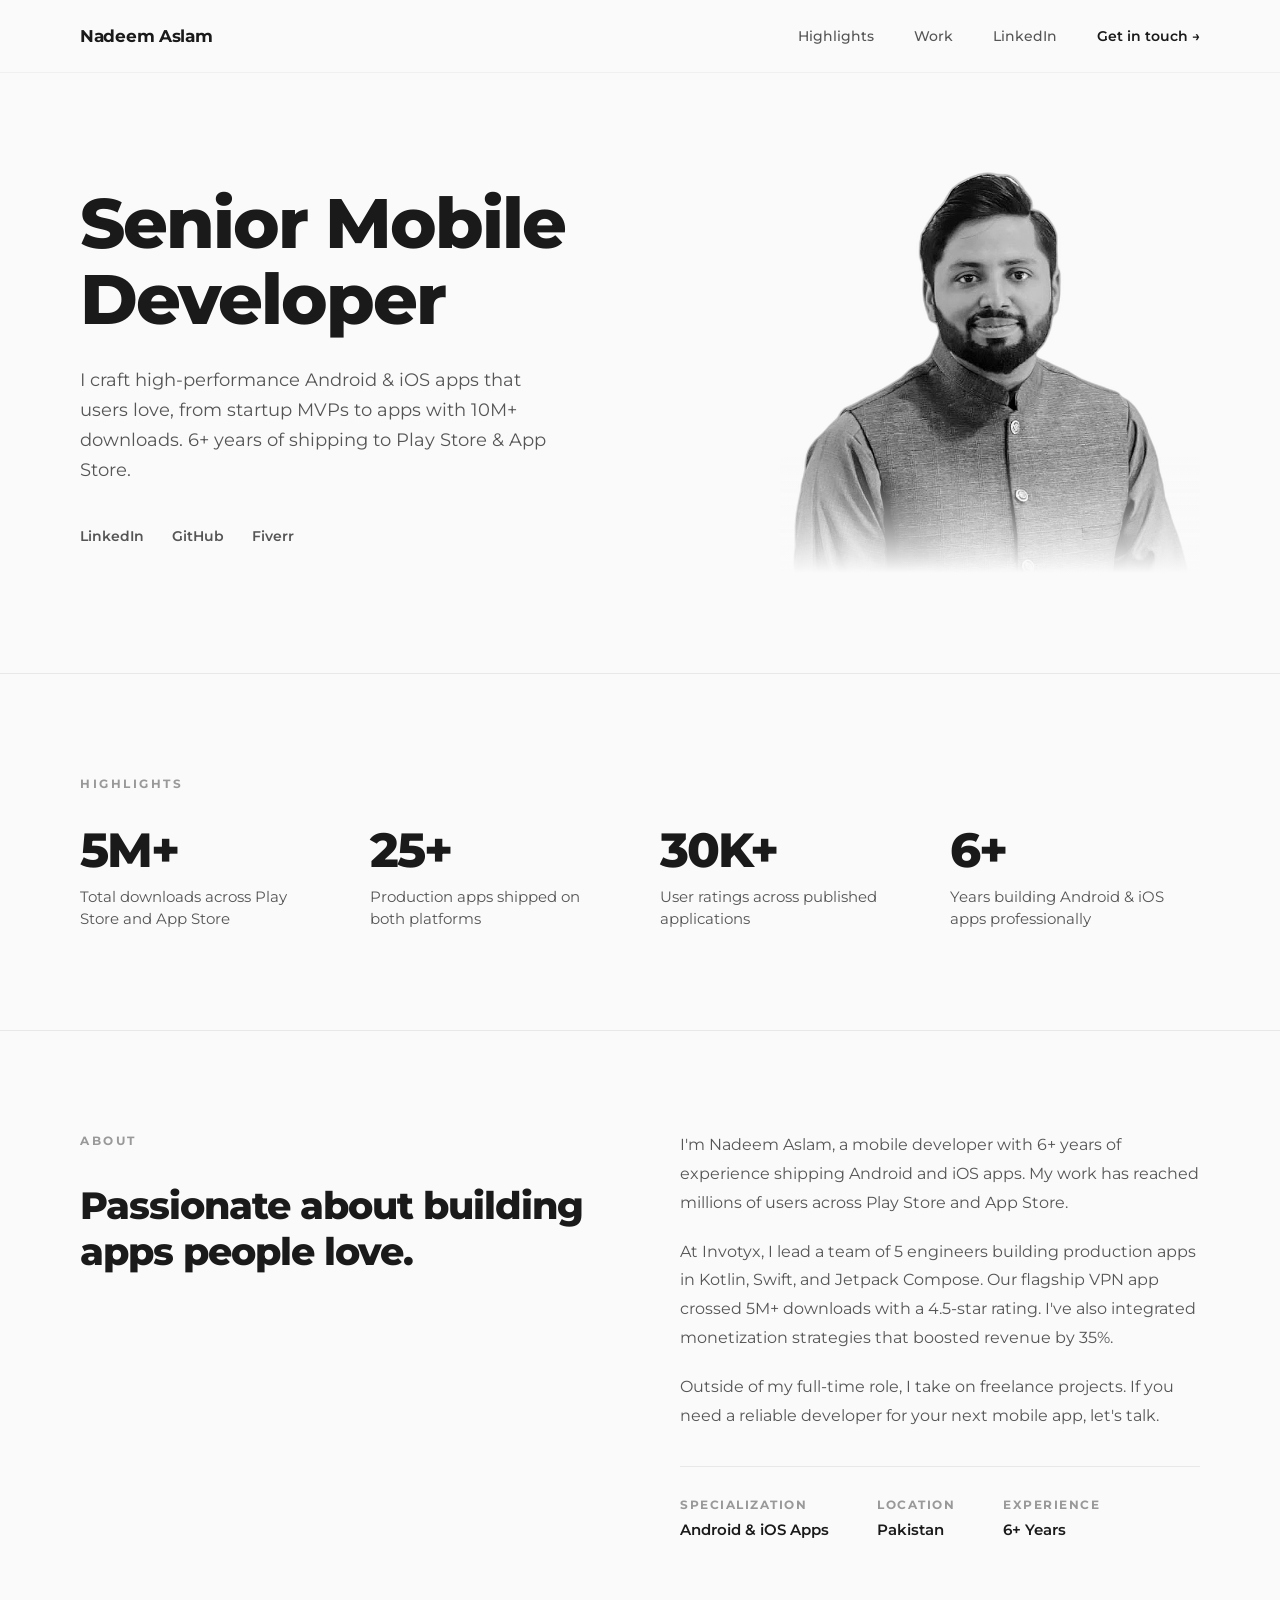
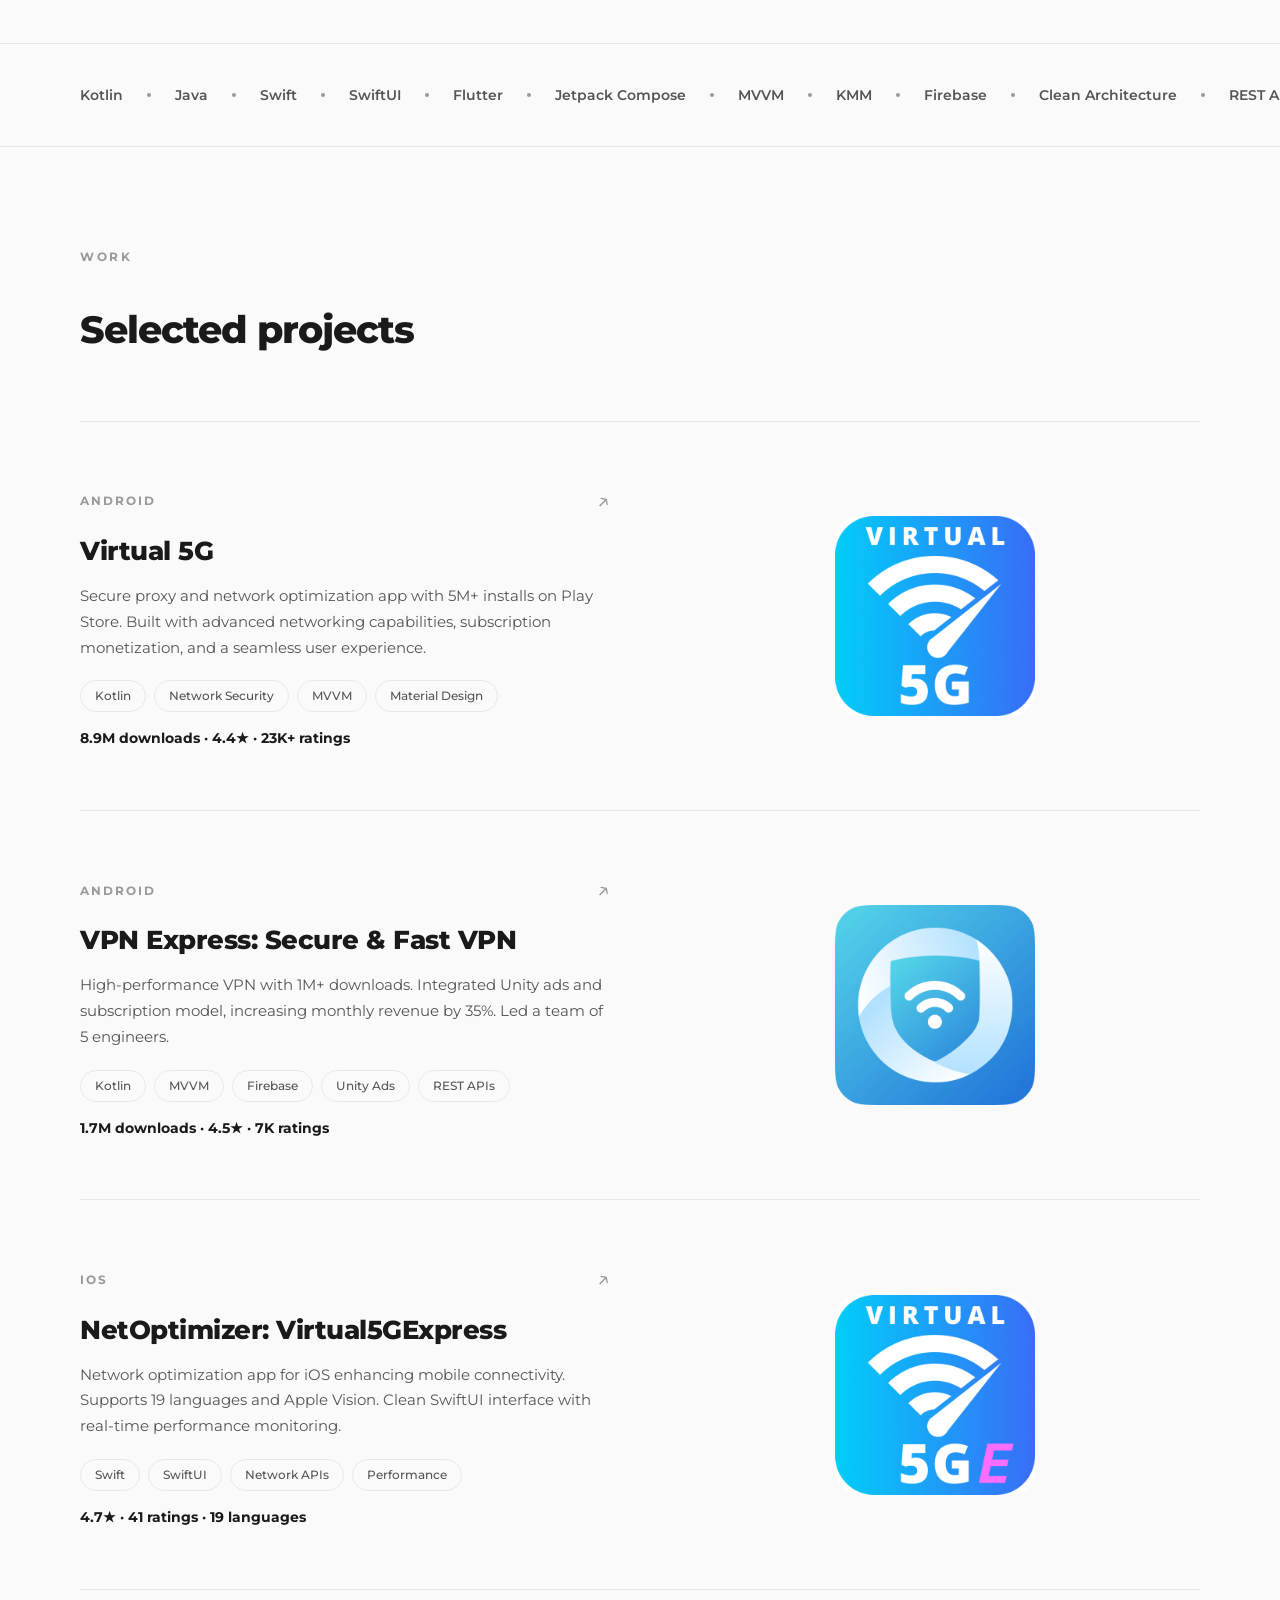
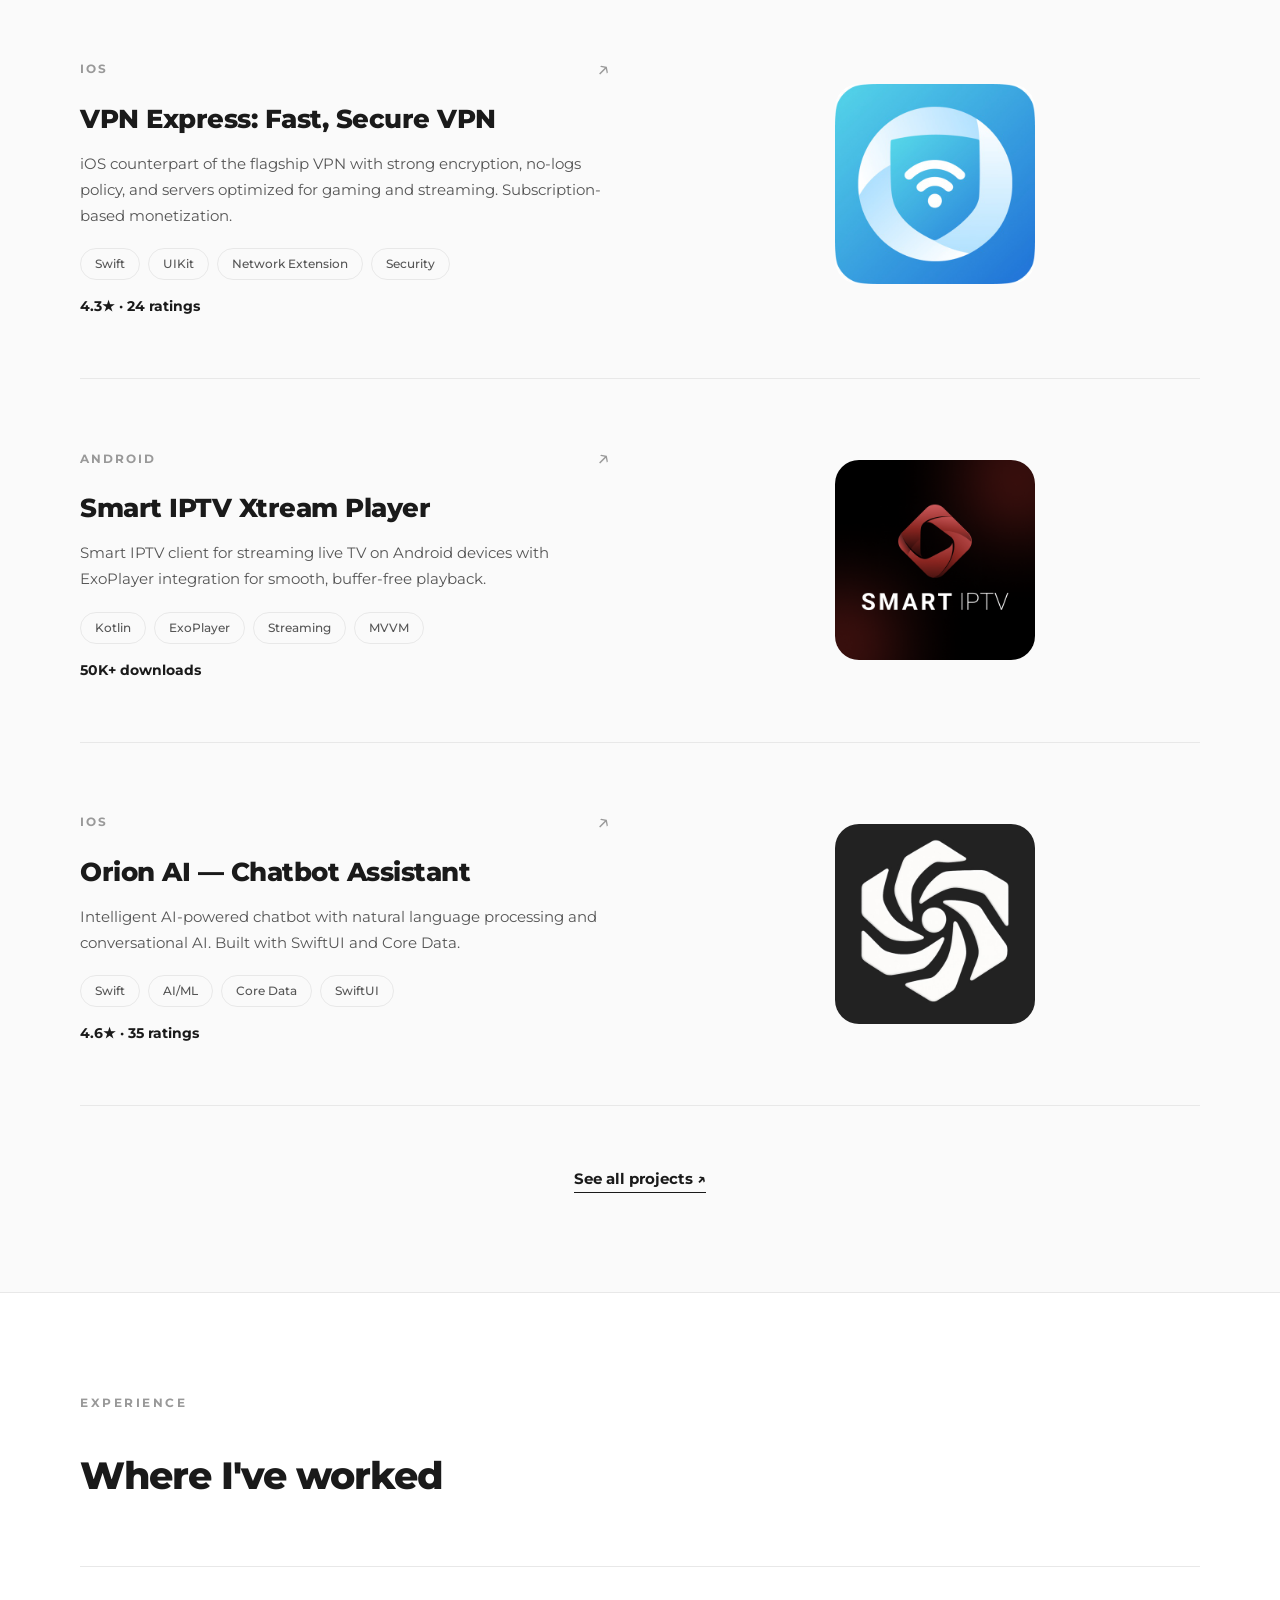
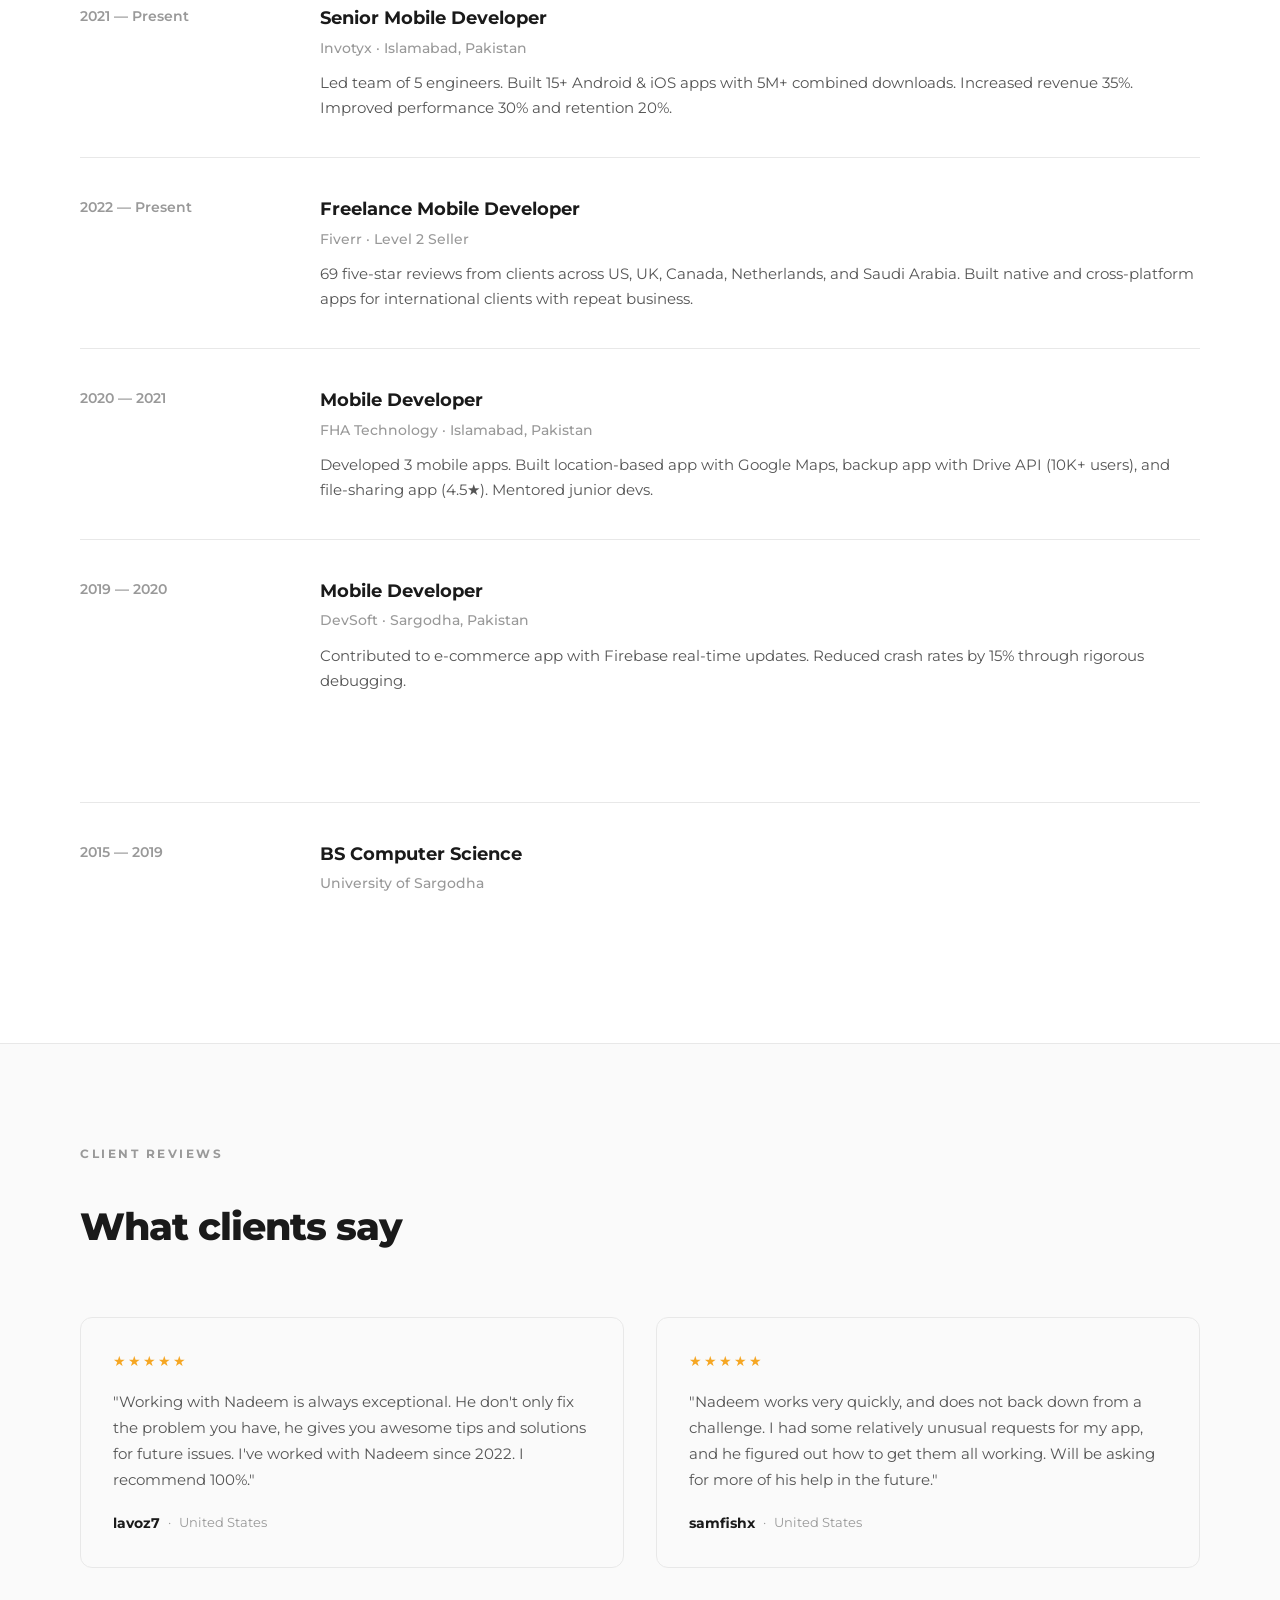
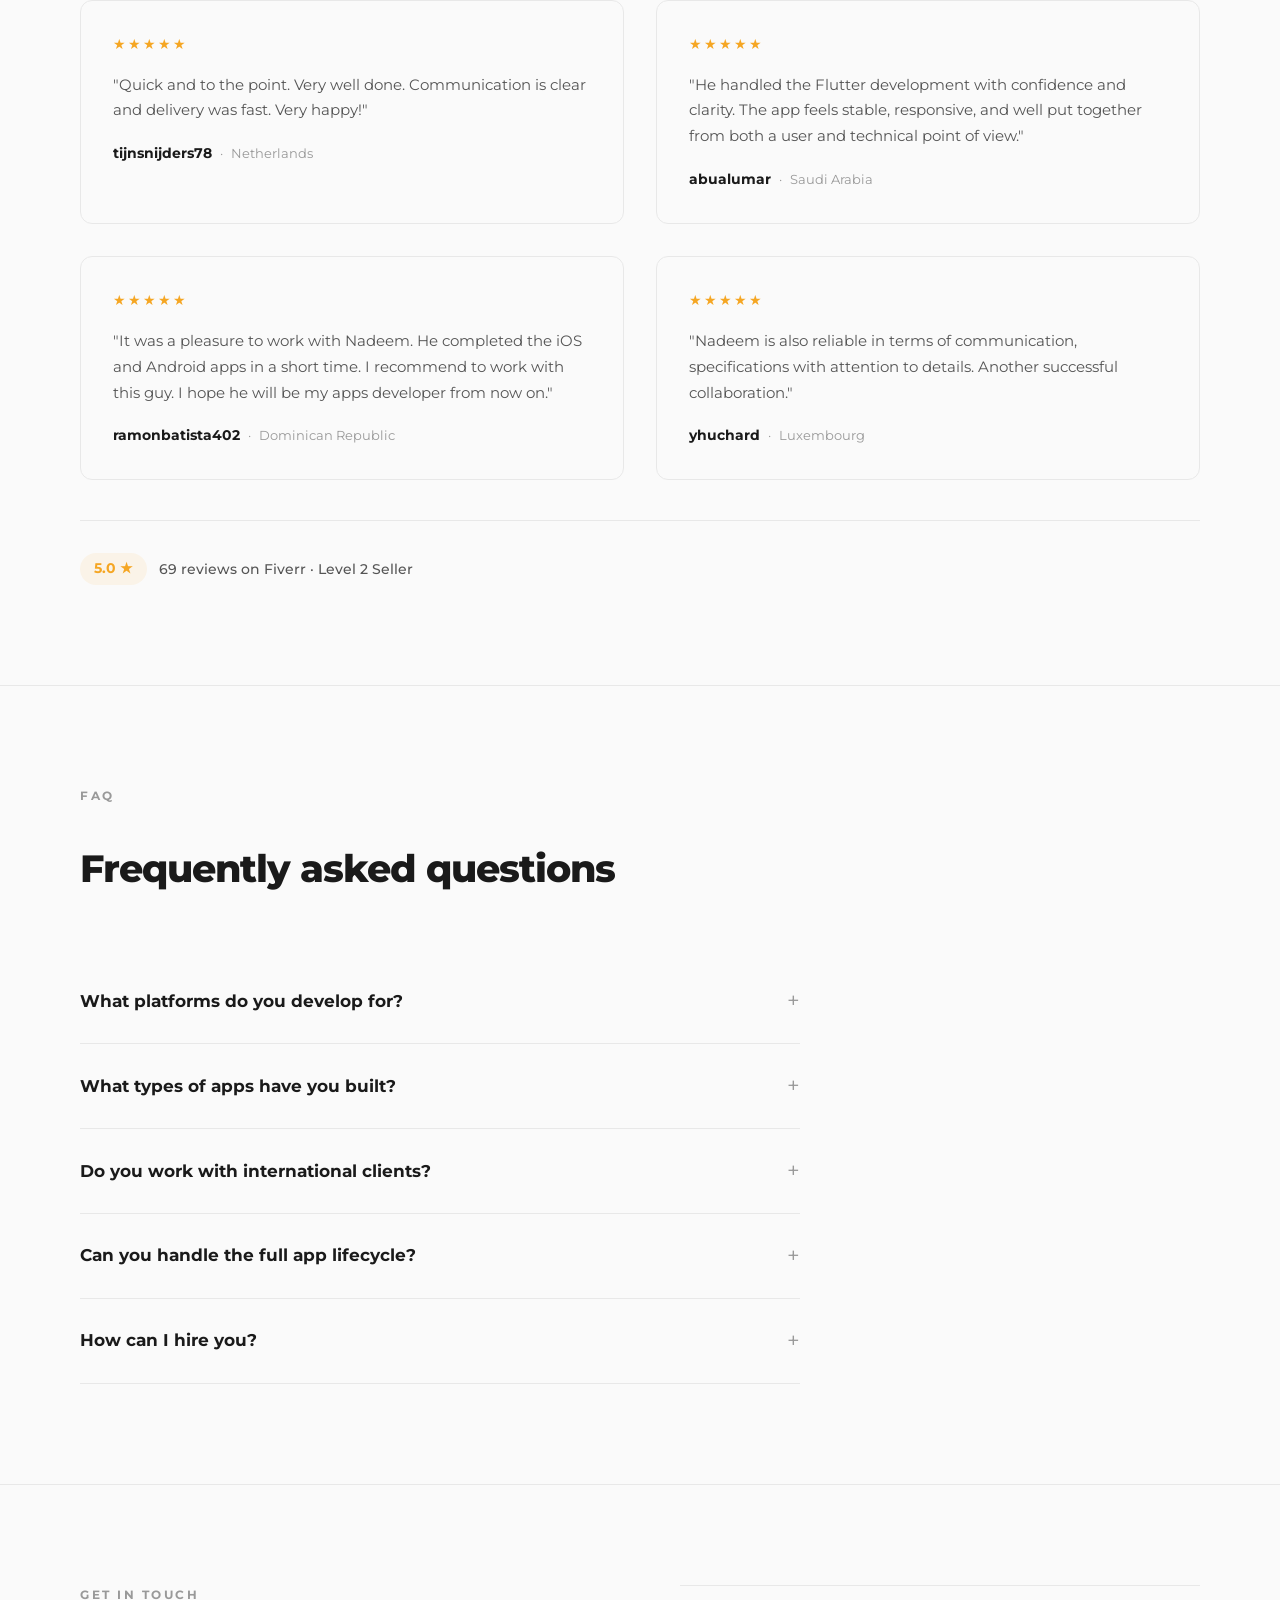
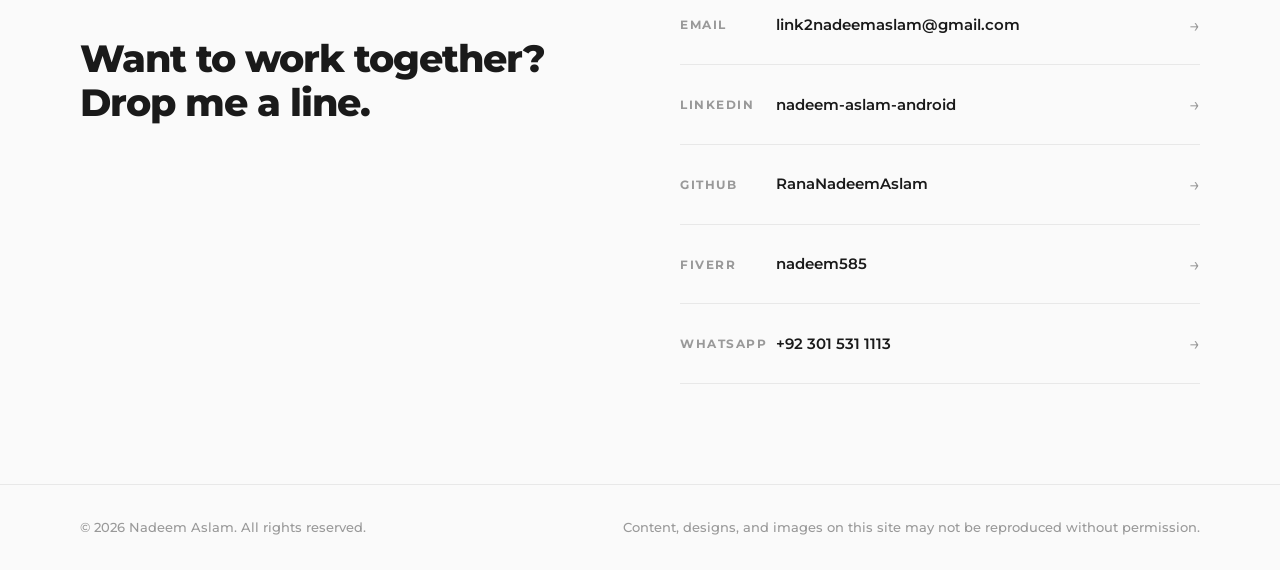
==== index.html @ 869d14c3 "Initial commit: portfolio website Static portfolio with home page, work page, SEO optimization, stru" ====
<!DOCTYPE html>
<html lang="en">
<head>
  <meta charset="UTF-8">
  <meta name="viewport" content="width=device-width, initial-scale=1.0">
  <title>Nadeem Aslam | Senior Mobile Developer — Android & iOS</title>
  <meta name="description" content="Nadeem Aslam — Senior Mobile Developer with 6+ years building Android and iOS apps. 5M+ downloads, 25+ published apps. Expert in Kotlin, Swift, Flutter, Jetpack Compose. Hire for freelance mobile development.">
  <meta name="keywords" content="Nadeem Aslam, Android developer, iOS developer, mobile developer, Kotlin developer, Swift developer, Flutter developer, freelance mobile developer, mobile app developer Pakistan, Play Store apps, App Store apps, Jetpack Compose, SwiftUI, React Native, hire mobile developer">
  <meta name="author" content="Nadeem Aslam">
  <meta name="robots" content="index, follow">
  <link rel="canonical" href="https://nadeemaslam.com/">

  <!-- Open Graph -->
  <meta property="og:type" content="website">
  <meta property="og:title" content="Nadeem Aslam | Senior Mobile Developer — Android & iOS">
  <meta property="og:description" content="Senior Mobile Developer with 6+ years of experience. 5M+ downloads across Play Store and App Store. Available for freelance projects.">
  <meta property="og:url" content="https://nadeemaslam.com/">
  <meta property="og:image" content="https://nadeemaslam.com/assets/portrait.png">
  <meta property="og:site_name" content="Nadeem Aslam Portfolio">

  <!-- Twitter Card -->
  <meta name="twitter:card" content="summary_large_image">
  <meta name="twitter:title" content="Nadeem Aslam | Senior Mobile Developer">
  <meta name="twitter:description" content="Senior Mobile Developer with 6+ years. 5M+ downloads, 25+ apps on Play Store & App Store.">
  <meta name="twitter:image" content="https://nadeemaslam.com/assets/portrait.png">

  <!-- Structured Data: Person -->
  <script type="application/ld+json">
  {
    "@context": "https://schema.org",
    "@type": "Person",
    "name": "Nadeem Aslam",
    "jobTitle": "Senior Mobile Developer",
    "description": "Senior Mobile Developer specializing in Android and iOS app development with 6+ years of experience, 5M+ downloads, and 25+ published apps on Play Store and App Store.",
    "url": "https://nadeemaslam.com",
    "image": "https://nadeemaslam.com/assets/portrait.png",
    "email": "link2nadeemaslam@gmail.com",
    "telephone": "+923015311113",
    "address": {
      "@type": "PostalAddress",
      "addressCountry": "PK",
      "addressLocality": "Islamabad"
    },
    "sameAs": [
      "https://www.linkedin.com/in/nadeem-aslam-android/",
      "https://github.com/RanaNadeemAslam",
      "https://www.fiverr.com/nadeem585",
      "https://play.google.com/store/apps/developer?id=Adara+Inc&hl=en",
      "https://apps.apple.com/us/developer/adara-networks/id1743034595"
    ],
    "knowsAbout": ["Android Development", "iOS Development", "Kotlin", "Java", "Swift", "SwiftUI", "Flutter", "Jetpack Compose", "React Native", "Firebase", "MVVM", "Clean Architecture", "KMM", "Mobile App Development", "VPN Apps", "Streaming Apps", "AI Chatbot Apps"],
    "alumniOf": {
      "@type": "CollegeOrUniversity",
      "name": "University of Sargodha"
    },
    "worksFor": {
      "@type": "Organization",
      "name": "Invotyx"
    },
    "hasCredential": {
      "@type": "EducationalOccupationalCredential",
      "credentialCategory": "degree",
      "name": "BS Computer Science"
    }
  }
  </script>

  <!-- Structured Data: Freelance Service -->
  <script type="application/ld+json">
  {
    "@context": "https://schema.org",
    "@type": "Service",
    "serviceType": "Mobile App Development",
    "provider": {
      "@type": "Person",
      "name": "Nadeem Aslam",
      "url": "https://nadeemaslam.com"
    },
    "areaServed": "Worldwide",
    "description": "Custom Android and iOS app development. Native apps in Kotlin and Swift, cross-platform apps in Flutter and React Native. From MVP to production with Play Store and App Store deployment.",
    "offers": {
      "@type": "Offer",
      "availability": "https://schema.org/InStock",
      "priceCurrency": "USD"
    },
    "aggregateRating": {
      "@type": "AggregateRating",
      "ratingValue": "5.0",
      "reviewCount": "69",
      "bestRating": "5"
    },
    "hasOfferCatalog": {
      "@type": "OfferCatalog",
      "name": "Mobile Development Services",
      "itemListElement": [
        { "@type": "Offer", "itemOffered": { "@type": "Service", "name": "Android App Development (Kotlin, Java)" } },
        { "@type": "Offer", "itemOffered": { "@type": "Service", "name": "iOS App Development (Swift, SwiftUI)" } },
        { "@type": "Offer", "itemOffered": { "@type": "Service", "name": "Cross-Platform Development (Flutter, React Native)" } },
        { "@type": "Offer", "itemOffered": { "@type": "Service", "name": "VPN & Networking Apps" } },
        { "@type": "Offer", "itemOffered": { "@type": "Service", "name": "AI & Chatbot Apps" } },
        { "@type": "Offer", "itemOffered": { "@type": "Service", "name": "Streaming & IPTV Apps" } }
      ]
    }
  }
  </script>

  <!-- Structured Data: FAQ -->
  <script type="application/ld+json">
  {
    "@context": "https://schema.org",
    "@type": "FAQPage",
    "mainEntity": [
      {
        "@type": "Question",
        "name": "Who is Nadeem Aslam?",
        "acceptedAnswer": {
          "@type": "Answer",
          "text": "Nadeem Aslam is a Senior Mobile Developer with 6+ years of experience building Android and iOS apps. He has 5M+ downloads across Play Store and App Store, 25+ published apps, and a 5.0 rating with 69 reviews on Fiverr as a Level 2 Seller."
        }
      },
      {
        "@type": "Question",
        "name": "What mobile development services does Nadeem Aslam offer?",
        "acceptedAnswer": {
          "@type": "Answer",
          "text": "Nadeem offers native Android development (Kotlin, Java), native iOS development (Swift, SwiftUI), and cross-platform development (Flutter, React Native). He specializes in VPN apps, streaming/IPTV apps, AI chatbot apps, and network optimization tools."
        }
      },
      {
        "@type": "Question",
        "name": "How can I hire Nadeem Aslam for mobile app development?",
        "acceptedAnswer": {
          "@type": "Answer",
          "text": "You can hire Nadeem through Fiverr (fiverr.com/nadeem585), via email at link2nadeemaslam@gmail.com, or through WhatsApp. He works with clients worldwide and has delivered projects for clients in the US, UK, Canada, Netherlands, Saudi Arabia, and more."
        }
      },
      {
        "@type": "Question",
        "name": "What are Nadeem Aslam's most popular apps?",
        "acceptedAnswer": {
          "@type": "Answer",
          "text": "His most popular apps include Virtual 5G (8.9M downloads, 4.4 stars), VPN Express (1.7M downloads, 4.5 stars), NetOptimizer for iOS (4.7 stars, 19 languages), Smart IPTV Xtream Player (91K downloads), and Orion AI Chatbot Assistant (4.6 stars)."
        }
      },
      {
        "@type": "Question",
        "name": "What technologies does Nadeem Aslam use?",
        "acceptedAnswer": {
          "@type": "Answer",
          "text": "Nadeem works with Kotlin, Java, Swift, SwiftUI, Flutter, Jetpack Compose, Kotlin Multiplatform (KMM), React Native, Firebase, MVVM architecture, Clean Architecture, REST APIs, Room Database, Core Data, ExoPlayer, and Unity Ads integration."
        }
      }
    ]
  }
  </script>

  <link rel="preconnect" href="https://fonts.googleapis.com">
  <link rel="preconnect" href="https://fonts.gstatic.com" crossorigin>
  <link href="https://fonts.googleapis.com/css2?family=Montserrat:wght@400;500;600;700;800&family=Merriweather:wght@400;700&display=swap" rel="stylesheet">
  <link rel="stylesheet" href="style.css">
</head>
<body>

  <!-- Nav -->
  <nav class="nav">
    <div class="nav-inner">
      <a href="#" class="nav-logo">Nadeem Aslam</a>
      <div class="nav-links" id="navLinks">
        <a href="#highlights">Highlights</a>
        <a href="work.html">Work</a>
        <a href="https://www.linkedin.com/in/nadeem-aslam-android/" target="_blank" rel="noopener">LinkedIn</a>
        <a href="#contact" class="nav-cta">Get in touch &rarr;</a>
      </div>
      <button class="nav-toggle" id="navToggle" aria-label="Menu">
        <span></span><span></span>
      </button>
    </div>
  </nav>

  <!-- Hero -->
  <header class="hero" id="hero">
    <div class="hero-inner">
      <div class="hero-text">
        <h1>Senior Mobile<br>Developer</h1>
        <p class="hero-sub">I craft high-performance Android & iOS apps that users love, from startup MVPs to apps with 10M+ downloads. 6+ years of shipping to Play Store & App Store.</p>
        <div class="hero-meta">
          <div class="hero-socials">
            <a href="https://www.linkedin.com/in/nadeem-aslam-android/" target="_blank" rel="noopener">LinkedIn</a>
            <a href="https://github.com/RanaNadeemAslam" target="_blank" rel="noopener">GitHub</a>
            <a href="https://www.fiverr.com/nadeem585" target="_blank" rel="noopener">Fiverr</a>
          </div>
        </div>
      </div>
      <div class="hero-portrait">
        <img src="assets/portrait.png" alt="Nadeem Aslam" class="portrait-img">
      </div>
    </div>
  </header>

  <!-- Highlights -->
  <section class="highlights" id="highlights">
    <div class="section-inner">
      <div class="section-label">Highlights</div>
      <div class="highlights-grid">
        <div class="highlight-card">
          <span class="highlight-number">5M+</span>
          <p>Total downloads across Play Store and App Store</p>
        </div>
        <div class="highlight-card">
          <span class="highlight-number">25+</span>
          <p>Production apps shipped on both platforms</p>
        </div>
        <div class="highlight-card">
          <span class="highlight-number">30K+</span>
          <p>User ratings across published applications</p>
        </div>
        <div class="highlight-card">
          <span class="highlight-number">6+</span>
          <p>Years building Android & iOS apps professionally</p>
        </div>
      </div>
    </div>
  </section>

  <!-- About -->
  <section class="about" id="about">
    <div class="section-inner">
      <div class="about-layout">
        <div class="about-left">
          <div class="section-label">About</div>
          <h2>Passionate about building apps people love.</h2>
        </div>
        <div class="about-right">
          <p>I'm Nadeem Aslam, a mobile developer with 6+ years of experience shipping Android and iOS apps. My work has reached millions of users across Play Store and App Store.</p>
          <p>At Invotyx, I lead a team of 5 engineers building production apps in Kotlin, Swift, and Jetpack Compose. Our flagship VPN app crossed 5M+ downloads with a 4.5-star rating. I've also integrated monetization strategies that boosted revenue by 35%.</p>
          <p>Outside of my full-time role, I take on freelance projects. If you need a reliable developer for your next mobile app, let's talk.</p>
          <div class="about-details">
            <div><strong>Specialization</strong><span>Android & iOS Apps</span></div>
            <div><strong>Location</strong><span>Pakistan</span></div>
            <div><strong>Experience</strong><span>6+ Years</span></div>
          </div>
        </div>
      </div>
    </div>
  </section>

  <!-- Skills strip -->
  <section class="skills-strip">
    <div class="section-inner">
      <div class="strip-scroll">
        <span>Kotlin</span>
        <span class="strip-dot"></span>
        <span>Java</span>
        <span class="strip-dot"></span>
        <span>Swift</span>
        <span class="strip-dot"></span>
        <span>SwiftUI</span>
        <span class="strip-dot"></span>
        <span>Flutter</span>
        <span class="strip-dot"></span>
        <span>Jetpack Compose</span>
        <span class="strip-dot"></span>
        <span>MVVM</span>
        <span class="strip-dot"></span>
        <span>KMM</span>
        <span class="strip-dot"></span>
        <span>Firebase</span>
        <span class="strip-dot"></span>
        <span>Clean Architecture</span>
        <span class="strip-dot"></span>
        <span>REST APIs</span>
        <span class="strip-dot"></span>
        <span>Material Design</span>
        <span class="strip-dot"></span>
        <span>CI/CD</span>
      </div>
    </div>
  </section>

  <!-- Work / Projects -->
  <section class="work" id="work">
    <div class="section-inner">
      <div class="section-label">Work</div>
      <h2 class="work-heading">Selected projects</h2>

      <!-- Project 1: Virtual 5G — top performer -->
      <a href="https://play.google.com/store/apps/details?id=com.adaranet.android.droidproxyclient2" target="_blank" rel="noopener" class="project">
        <div class="project-content">
          <div class="project-top">
            <span class="project-platform">Android</span>
            <span class="project-arrow">&nearr;</span>
          </div>
          <h3>Virtual 5G</h3>
          <p>Secure proxy and network optimization app with 5M+ installs on Play Store. Built with advanced networking capabilities, subscription monetization, and a seamless user experience.</p>
          <div class="project-tags">
            <span>Kotlin</span><span>Network Security</span><span>MVVM</span><span>Material Design</span>
          </div>
          <div class="project-stat">8.9M downloads &middot; 4.4★ &middot; 23K+ ratings</div>
        </div>
        <div class="project-visual">
          <img src="assets/icon-virtual5g.png" alt="Virtual 5G" class="project-icon">
        </div>
      </a>

      <!-- Project 2: VPN Express Android -->
      <a href="https://play.google.com/store/apps/details?id=com.adaranet.vgep" target="_blank" rel="noopener" class="project reverse">
        <div class="project-visual">
          <img src="assets/icon-vgep.png" alt="VPN Express" class="project-icon">
        </div>
        <div class="project-content">
          <div class="project-top">
            <span class="project-platform">Android</span>
            <span class="project-arrow">&nearr;</span>
          </div>
          <h3>VPN Express: Secure & Fast VPN</h3>
          <p>High-performance VPN with 1M+ downloads. Integrated Unity ads and subscription model, increasing monthly revenue by 35%. Led a team of 5 engineers.</p>
          <div class="project-tags">
            <span>Kotlin</span><span>MVVM</span><span>Firebase</span><span>Unity Ads</span><span>REST APIs</span>
          </div>
          <div class="project-stat">1.7M downloads &middot; 4.5★ &middot; 7K ratings</div>
        </div>
      </a>

      <!-- Project 3: NetOptimizer iOS -->
      <a href="https://apps.apple.com/us/app/netoptimizer-virtual5gexpress/id6499292158" target="_blank" rel="noopener" class="project">
        <div class="project-content">
          <div class="project-top">
            <span class="project-platform">iOS</span>
            <span class="project-arrow">&nearr;</span>
          </div>
          <h3>NetOptimizer: Virtual5GExpress</h3>
          <p>Network optimization app for iOS enhancing mobile connectivity. Supports 19 languages and Apple Vision. Clean SwiftUI interface with real-time performance monitoring.</p>
          <div class="project-tags">
            <span>Swift</span><span>SwiftUI</span><span>Network APIs</span><span>Performance</span>
          </div>
          <div class="project-stat">4.7★ &middot; 41 ratings &middot; 19 languages</div>
        </div>
        <div class="project-visual">
          <img src="assets/icon-netoptimizer-ios.png" alt="NetOptimizer" class="project-icon">
        </div>
      </a>

      <!-- Project 4: VPN Express iOS -->
      <a href="https://apps.apple.com/us/app/vpn-express-fast-secure-vpn/id6740760260" target="_blank" rel="noopener" class="project reverse">
        <div class="project-visual">
          <img src="assets/icon-vpnexpress-ios.png" alt="VPN Express iOS" class="project-icon">
        </div>
        <div class="project-content">
          <div class="project-top">
            <span class="project-platform">iOS</span>
            <span class="project-arrow">&nearr;</span>
          </div>
          <h3>VPN Express: Fast, Secure VPN</h3>
          <p>iOS counterpart of the flagship VPN with strong encryption, no-logs policy, and servers optimized for gaming and streaming. Subscription-based monetization.</p>
          <div class="project-tags">
            <span>Swift</span><span>UIKit</span><span>Network Extension</span><span>Security</span>
          </div>
          <div class="project-stat">4.3★ &middot; 24 ratings</div>
        </div>
      </a>

      <!-- Project 5: Smart IPTV -->
      <a href="https://play.google.com/store/apps/details?id=com.invotyx.tv.smartiptv" target="_blank" rel="noopener" class="project">
        <div class="project-content">
          <div class="project-top">
            <span class="project-platform">Android</span>
            <span class="project-arrow">&nearr;</span>
          </div>
          <h3>Smart IPTV Xtream Player</h3>
          <p>Smart IPTV client for streaming live TV on Android devices with ExoPlayer integration for smooth, buffer-free playback.</p>
          <div class="project-tags">
            <span>Kotlin</span><span>ExoPlayer</span><span>Streaming</span><span>MVVM</span>
          </div>
          <div class="project-stat">50K+ downloads</div>
        </div>
        <div class="project-visual">
          <img src="assets/icon-smartiptv.png" alt="Smart IPTV" class="project-icon">
        </div>
      </a>

      <!-- Project 6: Orion AI -->
      <a href="https://apps.apple.com/us/app/orion-ai-chatbot-assistant/id6744879088" target="_blank" rel="noopener" class="project reverse">
        <div class="project-visual">
          <img src="assets/icon-orion-ios.png" alt="Orion AI" class="project-icon">
        </div>
        <div class="project-content">
          <div class="project-top">
            <span class="project-platform">iOS</span>
            <span class="project-arrow">&nearr;</span>
          </div>
          <h3>Orion AI — Chatbot Assistant</h3>
          <p>Intelligent AI-powered chatbot with natural language processing and conversational AI. Built with SwiftUI and Core Data.</p>
          <div class="project-tags">
            <span>Swift</span><span>AI/ML</span><span>Core Data</span><span>SwiftUI</span>
          </div>
          <div class="project-stat">4.6★ &middot; 35 ratings</div>
        </div>
      </a>

      <!-- More projects link -->
      <div class="more-work">
        <a href="work.html" class="more-work-link">See all projects &nearr;</a>
      </div>
    </div>
  </section>

  <!-- Experience -->
  <section class="experience" id="experience">
    <div class="section-inner">
      <div class="section-label">Experience</div>
      <h2 class="work-heading">Where I've worked</h2>

      <div class="exp-list">
        <div class="exp-item">
          <div class="exp-left">
            <span class="exp-date">2021 — Present</span>
          </div>
          <div class="exp-right">
            <h3>Senior Mobile Developer</h3>
            <span class="exp-company">Invotyx &middot; Islamabad, Pakistan</span>
            <p>Led team of 5 engineers. Built 15+ Android & iOS apps with 5M+ combined downloads. Increased revenue 35%. Improved performance 30% and retention 20%.</p>
          </div>
        </div>
        <div class="exp-item">
          <div class="exp-left">
            <span class="exp-date">2022 — Present</span>
          </div>
          <div class="exp-right">
            <h3>Freelance Mobile Developer</h3>
            <span class="exp-company">Fiverr &middot; Level 2 Seller</span>
            <p>69 five-star reviews from clients across US, UK, Canada, Netherlands, and Saudi Arabia. Built native and cross-platform apps for international clients with repeat business.</p>
          </div>
        </div>
        <div class="exp-item">
          <div class="exp-left">
            <span class="exp-date">2020 — 2021</span>
          </div>
          <div class="exp-right">
            <h3>Mobile Developer</h3>
            <span class="exp-company">FHA Technology &middot; Islamabad, Pakistan</span>
            <p>Developed 3 mobile apps. Built location-based app with Google Maps, backup app with Drive API (10K+ users), and file-sharing app (4.5★). Mentored junior devs.</p>
          </div>
        </div>
        <div class="exp-item">
          <div class="exp-left">
            <span class="exp-date">2019 — 2020</span>
          </div>
          <div class="exp-right">
            <h3>Mobile Developer</h3>
            <span class="exp-company">DevSoft &middot; Sargodha, Pakistan</span>
            <p>Contributed to e-commerce app with Firebase real-time updates. Reduced crash rates by 15% through rigorous debugging.</p>
          </div>
        </div>
      </div>

      <div class="education">
        <div class="exp-item">
          <div class="exp-left">
            <span class="exp-date">2015 — 2019</span>
          </div>
          <div class="exp-right">
            <h3>BS Computer Science</h3>
            <span class="exp-company">University of Sargodha</span>
          </div>
        </div>
      </div>
    </div>
  </section>

  <!-- Testimonials -->
  <section class="testimonials" id="testimonials">
    <div class="section-inner">
      <div class="section-label">Client Reviews</div>
      <h2 class="work-heading">What clients say</h2>

      <div class="testimonial-grid">
        <div class="testimonial-card">
          <div class="testimonial-stars">&#9733;&#9733;&#9733;&#9733;&#9733;</div>
          <p>"Working with Nadeem is always exceptional. He don't only fix the problem you have, he gives you awesome tips and solutions for future issues. I've worked with Nadeem since 2022. I recommend 100%."</p>
          <div class="testimonial-author">
            <strong>lavoz7</strong>
            <span>United States</span>
          </div>
        </div>

        <div class="testimonial-card">
          <div class="testimonial-stars">&#9733;&#9733;&#9733;&#9733;&#9733;</div>
          <p>"Nadeem works very quickly, and does not back down from a challenge. I had some relatively unusual requests for my app, and he figured out how to get them all working. Will be asking for more of his help in the future."</p>
          <div class="testimonial-author">
            <strong>samfishx</strong>
            <span>United States</span>
          </div>
        </div>

        <div class="testimonial-card">
          <div class="testimonial-stars">&#9733;&#9733;&#9733;&#9733;&#9733;</div>
          <p>"Quick and to the point. Very well done. Communication is clear and delivery was fast. Very happy!"</p>
          <div class="testimonial-author">
            <strong>tijnsnijders78</strong>
            <span>Netherlands</span>
          </div>
        </div>

        <div class="testimonial-card">
          <div class="testimonial-stars">&#9733;&#9733;&#9733;&#9733;&#9733;</div>
          <p>"He handled the Flutter development with confidence and clarity. The app feels stable, responsive, and well put together from both a user and technical point of view."</p>
          <div class="testimonial-author">
            <strong>abualumar</strong>
            <span>Saudi Arabia</span>
          </div>
        </div>

        <div class="testimonial-card">
          <div class="testimonial-stars">&#9733;&#9733;&#9733;&#9733;&#9733;</div>
          <p>"It was a pleasure to work with Nadeem. He completed the iOS and Android apps in a short time. I recommend to work with this guy. I hope he will be my apps developer from now on."</p>
          <div class="testimonial-author">
            <strong>ramonbatista402</strong>
            <span>Dominican Republic</span>
          </div>
        </div>

        <div class="testimonial-card">
          <div class="testimonial-stars">&#9733;&#9733;&#9733;&#9733;&#9733;</div>
          <p>"Nadeem is also reliable in terms of communication, specifications with attention to details. Another successful collaboration."</p>
          <div class="testimonial-author">
            <strong>yhuchard</strong>
            <span>Luxembourg</span>
          </div>
        </div>
      </div>

      <div class="testimonial-summary">
        <span class="testimonial-badge">5.0 &#9733;</span>
        <span>69 reviews on Fiverr &middot; Level 2 Seller</span>
      </div>
    </div>
  </section>

  <!-- FAQ -->
  <section class="faq" id="faq">
    <div class="section-inner">
      <div class="section-label">FAQ</div>
      <h2 class="work-heading">Frequently asked questions</h2>

      <div class="faq-list">
        <details class="faq-item">
          <summary>What platforms do you develop for?</summary>
          <p>I build native Android apps using Kotlin and Java, native iOS apps using Swift and SwiftUI, and cross-platform apps using Flutter and React Native. I also work with Kotlin Multiplatform (KMM) for shared business logic across platforms.</p>
        </details>

        <details class="faq-item">
          <summary>What types of apps have you built?</summary>
          <p>VPN and networking apps (8.9M+ downloads), streaming and IPTV players, AI chatbot assistants, healthcare apps, remote control apps, news aggregators, and business tools. My apps span Play Store and App Store with 5M+ total downloads.</p>
        </details>

        <details class="faq-item">
          <summary>Do you work with international clients?</summary>
          <p>Yes. I have 69 five-star reviews on Fiverr from clients in the US, UK, Canada, Netherlands, Saudi Arabia, Luxembourg, and Dominican Republic. I communicate in English and maintain a 1-hour average response time.</p>
        </details>

        <details class="faq-item">
          <summary>Can you handle the full app lifecycle?</summary>
          <p>Absolutely. I handle everything from ideation and architecture through development, testing, Play Store and App Store deployment, and post-launch maintenance. I've published 25+ apps across both stores.</p>
        </details>

        <details class="faq-item">
          <summary>How can I hire you?</summary>
          <p>You can reach me through WhatsApp, email at link2nadeemaslam@gmail.com, or hire me directly on Fiverr at fiverr.com/nadeem585. I'm available for both short-term projects and long-term contracts.</p>
        </details>
      </div>
    </div>
  </section>

  <!-- Contact -->
  <section class="contact" id="contact">
    <div class="section-inner">
      <div class="contact-layout">
        <div class="contact-left">
          <div class="section-label">Get in touch</div>
          <h2>Want to work together?<br>Drop me a line.</h2>
        </div>
        <div class="contact-right">
          <div class="contact-links">
            <a href="mailto:link2nadeemaslam@gmail.com" class="contact-link">
              <span class="contact-link-label">Email</span>
              <span class="contact-link-value">link2nadeemaslam@gmail.com</span>
              <span class="contact-link-arrow">&rarr;</span>
            </a>
            <a href="https://www.linkedin.com/in/nadeem-aslam-android/" target="_blank" rel="noopener" class="contact-link">
              <span class="contact-link-label">LinkedIn</span>
              <span class="contact-link-value">nadeem-aslam-android</span>
              <span class="contact-link-arrow">&rarr;</span>
            </a>
            <a href="https://github.com/RanaNadeemAslam" target="_blank" rel="noopener" class="contact-link">
              <span class="contact-link-label">GitHub</span>
              <span class="contact-link-value">RanaNadeemAslam</span>
              <span class="contact-link-arrow">&rarr;</span>
            </a>
            <a href="https://www.fiverr.com/nadeem585" target="_blank" rel="noopener" class="contact-link">
              <span class="contact-link-label">Fiverr</span>
              <span class="contact-link-value">nadeem585</span>
              <span class="contact-link-arrow">&rarr;</span>
            </a>
            <a href="https://wa.me/923015311113" target="_blank" rel="noopener" class="contact-link">
              <span class="contact-link-label">WhatsApp</span>
              <span class="contact-link-value">+92 301 531 1113</span>
              <span class="contact-link-arrow">&rarr;</span>
            </a>
          </div>
        </div>
      </div>
    </div>
  </section>

  <!-- Footer -->
  <footer class="footer">
    <div class="section-inner footer-inner">
      <span>&copy; 2026 Nadeem Aslam. All rights reserved.</span>
      <span>Content, designs, and images on this site may not be reproduced without permission.</span>
    </div>
  </footer>

  <script src="script.js"></script>
</body>
</html>
---- style.css ----
/* ========================================
   Nadeem Aslam Portfolio
   Style: jonnyczar.com inspired
   Light, editorial, lots of whitespace
   ======================================== */

:root {
  --bg: #fafafa;
  --bg-white: #ffffff;
  --text: #1a1a1a;
  --text-secondary: #555555;
  --text-muted: #999999;
  --accent: #1a1a1a;
  --border: #e8e8e8;
  --border-light: #f0f0f0;
  --radius: 16px;
  --transition: 0.25s ease;
  --max-width: 1200px;
  --android: #34a853;
  --ios: #007aff;
  --both: #8b5cf6;
}

* {
  margin: 0;
  padding: 0;
  box-sizing: border-box;
}

html {
  scroll-behavior: smooth;
  -webkit-font-smoothing: antialiased;
}

img {
  -webkit-user-drag: none;
  user-select: none;
}

body {
  font-family: 'Montserrat', -apple-system, BlinkMacSystemFont, sans-serif;
  background: var(--bg);
  color: var(--text);
  line-height: 1.6;
}

.section-inner {
  max-width: var(--max-width);
  margin: 0 auto;
  padding: 0 40px;
}

a {
  color: inherit;
  text-decoration: none;
}

/* ========================================
   Nav
   ======================================== */

.nav {
  position: fixed;
  top: 0;
  left: 0;
  right: 0;
  z-index: 100;
  background: rgba(250, 250, 250, 0.9);
  backdrop-filter: blur(16px);
  -webkit-backdrop-filter: blur(16px);
  border-bottom: 1px solid var(--border-light);
}

.nav-inner {
  max-width: var(--max-width);
  margin: 0 auto;
  padding: 0 40px;
  height: 72px;
  display: flex;
  align-items: center;
  justify-content: space-between;
}

.nav-logo {
  font-size: 1.05rem;
  font-weight: 700;
  letter-spacing: -0.3px;
}

.nav-links {
  display: flex;
  align-items: center;
  gap: 40px;
}

.nav-links a {
  font-size: 0.88rem;
  font-weight: 500;
  color: var(--text-secondary);
  transition: var(--transition);
}

.nav-links a:hover {
  color: var(--text);
}

.nav-cta {
  color: var(--text) !important;
  font-weight: 600 !important;
}

.nav-toggle {
  display: none;
  flex-direction: column;
  gap: 6px;
  background: none;
  border: none;
  cursor: pointer;
  padding: 8px;
}

.nav-toggle span {
  width: 22px;
  height: 1.5px;
  background: var(--text);
  transition: var(--transition);
}

/* ========================================
   Hero
   ======================================== */

.hero {
  padding: 160px 0 100px;
}

.hero-inner {
  max-width: var(--max-width);
  margin: 0 auto;
  padding: 0 40px;
  display: flex;
  align-items: center;
  justify-content: space-between;
  gap: 80px;
}

.hero-text {
  flex: 1;
  max-width: 640px;
}

.hero-text h1 {
  font-size: clamp(2.8rem, 5.5vw, 4.5rem);
  font-weight: 800;
  line-height: 1.08;
  letter-spacing: -2px;
  margin-bottom: 28px;
}

.hero-sub {
  font-size: 1.1rem;
  color: var(--text-secondary);
  line-height: 1.7;
  margin-bottom: 40px;
  max-width: 480px;
}

.hero-socials {
  display: flex;
  gap: 28px;
}

.hero-socials a {
  font-size: 0.88rem;
  font-weight: 600;
  color: var(--text-secondary);
  transition: var(--transition);
  position: relative;
}

.hero-socials a::after {
  content: '';
  position: absolute;
  bottom: -2px;
  left: 0;
  width: 0;
  height: 1.5px;
  background: var(--text);
  transition: var(--transition);
}

.hero-socials a:hover {
  color: var(--text);
}

.hero-socials a:hover::after {
  width: 100%;
}

.hero-portrait {
  flex-shrink: 0;
}

.hero-portrait {
  flex-shrink: 0;
  position: relative;
}

.hero-portrait::after {
  content: '';
  position: absolute;
  bottom: 0;
  left: 0;
  right: 0;
  height: 120px;
  background: linear-gradient(to bottom, transparent, var(--bg));
  pointer-events: none;
}

.portrait-img {
  width: 420px;
  display: block;
  filter: grayscale(100%);
  transition: filter 0.5s ease;
}

.portrait-img:hover {
  filter: grayscale(0%);
}

/* ========================================
   Section labels
   ======================================== */

.section-label {
  font-size: 0.78rem;
  font-weight: 700;
  text-transform: uppercase;
  letter-spacing: 2.5px;
  color: var(--text-muted);
  margin-bottom: 32px;
}

/* ========================================
   Highlights
   ======================================== */

.highlights {
  padding: 100px 0;
  border-top: 1px solid var(--border);
}

.highlights-grid {
  display: grid;
  grid-template-columns: repeat(4, 1fr);
  gap: 40px;
}

.highlight-card {
  padding-right: 20px;
}

.highlight-number {
  display: block;
  font-size: 3rem;
  font-weight: 800;
  letter-spacing: -2px;
  line-height: 1;
  margin-bottom: 12px;
}

.highlight-card p {
  font-size: 0.92rem;
  color: var(--text-secondary);
  line-height: 1.5;
}

/* ========================================
   About
   ======================================== */

.about {
  padding: 100px 0;
  border-top: 1px solid var(--border);
}

.about-layout {
  display: grid;
  grid-template-columns: 1fr 1fr;
  gap: 80px;
  align-items: start;
}

.about-left h2 {
  font-size: clamp(1.8rem, 3vw, 2.4rem);
  font-weight: 800;
  letter-spacing: -1px;
  line-height: 1.2;
}

.about-right p {
  font-size: 1rem;
  color: var(--text-secondary);
  line-height: 1.8;
  margin-bottom: 20px;
}

.about-details {
  margin-top: 36px;
  padding-top: 28px;
  border-top: 1px solid var(--border);
  display: flex;
  gap: 48px;
}

.about-details div {
  display: flex;
  flex-direction: column;
  gap: 4px;
}

.about-details strong {
  font-size: 0.75rem;
  font-weight: 700;
  text-transform: uppercase;
  letter-spacing: 1.5px;
  color: var(--text-muted);
}

.about-details span {
  font-size: 0.95rem;
  font-weight: 600;
}

/* ========================================
   Skills strip
   ======================================== */

.skills-strip {
  padding: 40px 0;
  border-top: 1px solid var(--border);
  border-bottom: 1px solid var(--border);
  overflow: hidden;
}

.strip-scroll {
  display: flex;
  align-items: center;
  gap: 24px;
  white-space: nowrap;
  width: max-content;
}

.strip-scroll span {
  font-size: 0.88rem;
  font-weight: 600;
  color: var(--text-secondary);
  white-space: nowrap;
}

.strip-dot {
  width: 4px;
  height: 4px;
  border-radius: 50%;
  background: var(--text-muted);
  flex-shrink: 0;
}

/* ========================================
   Work / Projects
   ======================================== */

.work {
  padding: 100px 0;
}

.work-heading {
  font-size: clamp(1.8rem, 3vw, 2.4rem);
  font-weight: 800;
  letter-spacing: -1px;
  margin-bottom: 60px;
}

.project {
  display: grid;
  grid-template-columns: 1fr 1fr;
  gap: 60px;
  align-items: center;
  padding: 60px 0;
  border-top: 1px solid var(--border);
  transition: var(--transition);
}

.project:last-of-type {
  border-bottom: 1px solid var(--border);
}

.project:hover {
  opacity: 0.85;
}

.project.reverse {
  direction: rtl;
}

.project.reverse > * {
  direction: ltr;
}

.project-top {
  display: flex;
  justify-content: space-between;
  align-items: center;
  margin-bottom: 16px;
}

.project-platform {
  font-size: 0.75rem;
  font-weight: 700;
  text-transform: uppercase;
  letter-spacing: 2px;
  color: var(--text-muted);
}

.project-arrow {
  font-size: 1.5rem;
  color: var(--text-muted);
  transition: var(--transition);
}

.project:hover .project-arrow {
  color: var(--text);
  transform: translate(3px, -3px);
}

.project-content h3 {
  font-size: 1.6rem;
  font-weight: 800;
  letter-spacing: -0.5px;
  margin-bottom: 16px;
  line-height: 1.2;
}

.project-content p {
  font-size: 0.95rem;
  color: var(--text-secondary);
  line-height: 1.7;
  margin-bottom: 20px;
}

.project-tags {
  display: flex;
  flex-wrap: wrap;
  gap: 8px;
  margin-bottom: 16px;
}

.project-tags span {
  padding: 5px 14px;
  border: 1px solid var(--border);
  border-radius: 50px;
  font-size: 0.78rem;
  font-weight: 500;
  color: var(--text-secondary);
}

.project-stat {
  font-size: 0.85rem;
  font-weight: 700;
  color: var(--text);
}

.project-icon {
  width: 100%;
  max-width: 200px;
  aspect-ratio: 1;
  border-radius: 24px;
  object-fit: cover;
  margin: 0 auto;
  display: block;
}

/* More work */
.more-work {
  text-align: center;
  padding: 60px 0 0;
}

.more-work-link {
  display: inline-block;
  font-size: 0.95rem;
  font-weight: 700;
  transition: var(--transition);
  position: relative;
}

.more-work-link::after {
  content: '';
  position: absolute;
  bottom: -2px;
  left: 0;
  width: 100%;
  height: 1.5px;
  background: var(--text);
}

.more-work-link:hover {
  opacity: 0.6;
}

/* ========================================
   Experience
   ======================================== */

.experience {
  padding: 100px 0;
  border-top: 1px solid var(--border);
  background: var(--bg-white);
}

.exp-list {
  margin-bottom: 48px;
}

.exp-item {
  display: grid;
  grid-template-columns: 200px 1fr;
  gap: 40px;
  padding: 36px 0;
  border-top: 1px solid var(--border);
}

.exp-date {
  font-size: 0.85rem;
  font-weight: 600;
  color: var(--text-muted);
}

.exp-right h3 {
  font-size: 1.15rem;
  font-weight: 700;
  margin-bottom: 4px;
}

.exp-company {
  font-size: 0.88rem;
  color: var(--text-muted);
  font-weight: 500;
  display: block;
  margin-bottom: 12px;
}

.exp-right p {
  font-size: 0.92rem;
  color: var(--text-secondary);
  line-height: 1.7;
}

.education {
  padding-top: 24px;
}

/* ========================================
   Testimonials
   ======================================== */

.testimonials {
  padding: 100px 0;
  border-top: 1px solid var(--border);
}

.testimonial-grid {
  display: grid;
  grid-template-columns: 1fr 1fr;
  gap: 32px;
  margin-top: 48px;
}

.testimonial-card {
  padding: 32px;
  border: 1px solid var(--border);
  border-radius: 12px;
  transition: var(--transition);
}

.testimonial-card:hover {
  border-color: #ccc;
}

.testimonial-stars {
  font-size: 0.9rem;
  color: #f5a623;
  letter-spacing: 2px;
  margin-bottom: 16px;
}

.testimonial-card p {
  font-size: 0.95rem;
  line-height: 1.7;
  color: var(--text-secondary);
  margin-bottom: 20px;
}

.testimonial-author {
  display: flex;
  align-items: center;
  gap: 8px;
}

.testimonial-author strong {
  font-size: 0.85rem;
  font-weight: 700;
}

.testimonial-author span {
  font-size: 0.8rem;
  color: var(--text-muted);
}

.testimonial-author span::before {
  content: '·';
  margin-right: 8px;
}

.testimonial-summary {
  display: flex;
  align-items: center;
  gap: 12px;
  margin-top: 40px;
  padding-top: 32px;
  border-top: 1px solid var(--border);
}

.testimonial-badge {
  font-size: 0.85rem;
  font-weight: 700;
  color: #f5a623;
  background: rgba(245, 166, 35, 0.08);
  padding: 5px 14px;
  border-radius: 50px;
}

.testimonial-summary span:last-child {
  font-size: 0.88rem;
  color: var(--text-secondary);
  font-weight: 500;
}

/* ========================================
   FAQ
   ======================================== */

.faq {
  padding: 100px 0;
  border-top: 1px solid var(--border);
}

.faq-list {
  margin-top: 48px;
  max-width: 720px;
}

.faq-item {
  border-bottom: 1px solid var(--border);
}

.faq-item summary {
  padding: 24px 0;
  font-size: 1.05rem;
  font-weight: 700;
  cursor: pointer;
  list-style: none;
  display: flex;
  justify-content: space-between;
  align-items: center;
  transition: color 0.25s ease;
}

.faq-item summary:hover {
  color: var(--text-secondary);
}

.faq-item summary::after {
  content: '+';
  font-size: 1.4rem;
  font-weight: 400;
  color: var(--text-muted);
  transition: transform 0.3s ease;
}

.faq-item[open] summary::after {
  transform: rotate(45deg);
}

.faq-item summary::-webkit-details-marker {
  display: none;
}

.faq-item p {
  padding: 0 0 24px;
  font-size: 0.95rem;
  color: var(--text-secondary);
  line-height: 1.7;
  max-width: 640px;
}

/* ========================================
   Contact
   ======================================== */

.contact {
  padding: 100px 0;
  border-top: 1px solid var(--border);
}

.contact-layout {
  display: grid;
  grid-template-columns: 1fr 1fr;
  gap: 80px;
  align-items: start;
}

.contact-left h2 {
  font-size: clamp(1.8rem, 3vw, 2.6rem);
  font-weight: 800;
  letter-spacing: -1px;
  line-height: 1.15;
}

.contact-links {
  display: flex;
  flex-direction: column;
}

.contact-link {
  display: flex;
  align-items: center;
  gap: 16px;
  padding: 24px 0;
  border-top: 1px solid var(--border);
  transition: var(--transition);
}

.contact-link:last-child {
  border-bottom: 1px solid var(--border);
}

.contact-link:hover {
  padding-left: 8px;
}

.contact-link-label {
  font-size: 0.75rem;
  font-weight: 700;
  text-transform: uppercase;
  letter-spacing: 1.5px;
  color: var(--text-muted);
  width: 80px;
  flex-shrink: 0;
}

.contact-link-value {
  font-size: 0.95rem;
  font-weight: 600;
  flex: 1;
}

.contact-link-arrow {
  font-size: 1.2rem;
  color: var(--text-muted);
  transition: var(--transition);
}

.contact-link:hover .contact-link-arrow {
  color: var(--text);
  transform: translateX(4px);
}

/* ========================================
   Footer
   ======================================== */

.footer {
  padding: 32px 0;
  border-top: 1px solid var(--border);
}

.footer-inner {
  display: flex;
  justify-content: space-between;
  align-items: center;
}

.footer span {
  font-size: 0.82rem;
  color: var(--text-muted);
  font-weight: 500;
}

/* ========================================
   Animations
   ======================================== */

/* Fade up */
.fade-up {
  opacity: 0;
  transform: translateY(40px);
  transition: opacity 0.7s cubic-bezier(0.22, 1, 0.36, 1), transform 0.7s cubic-bezier(0.22, 1, 0.36, 1);
}

.fade-up.visible {
  opacity: 1;
  transform: translateY(0);
}

/* Stagger children */
.stagger-children .fade-up:nth-child(1) { transition-delay: 0s; }
.stagger-children .fade-up:nth-child(2) { transition-delay: 0.08s; }
.stagger-children .fade-up:nth-child(3) { transition-delay: 0.16s; }
.stagger-children .fade-up:nth-child(4) { transition-delay: 0.24s; }
.stagger-children .fade-up:nth-child(5) { transition-delay: 0.32s; }
.stagger-children .fade-up:nth-child(6) { transition-delay: 0.40s; }

/* Hero entrance */
.hero-text {
  opacity: 0;
  transform: translateY(30px);
  animation: heroIn 0.9s cubic-bezier(0.22, 1, 0.36, 1) 0.2s forwards;
}

.hero-portrait {
  opacity: 0;
  transform: translateY(20px);
  animation: heroIn 0.9s cubic-bezier(0.22, 1, 0.36, 1) 0.5s forwards;
}

@keyframes heroIn {
  to {
    opacity: 1;
    transform: translateY(0);
  }
}

/* Nav slide down */
.nav {
  animation: navSlide 0.6s cubic-bezier(0.22, 1, 0.36, 1) forwards;
}

@keyframes navSlide {
  from {
    opacity: 0;
    transform: translateY(-20px);
  }
  to {
    opacity: 1;
    transform: translateY(0);
  }
}

/* Skill strip continuous scroll */
@keyframes stripScroll {
  0% { transform: translateX(0); }
  100% { transform: translateX(-50%); }
}

.strip-scroll.animate {
  animation: stripScroll 25s linear infinite;
}

.strip-scroll.animate:hover {
  animation-play-state: paused;
}

/* Scale in for project icons */
.fade-up .project-icon {
  opacity: 0;
  transform: scale(0.8);
  transition: opacity 0.6s ease 0.2s, transform 0.6s cubic-bezier(0.22, 1, 0.36, 1) 0.2s;
}

.fade-up.visible .project-icon {
  opacity: 1;
  transform: scale(1);
}

/* Highlight number count-up feel */
.highlight-number {
  transition: transform 0.4s cubic-bezier(0.22, 1, 0.36, 1);
}

.fade-up.visible .highlight-number {
  animation: numberPop 0.5s cubic-bezier(0.22, 1, 0.36, 1);
}

@keyframes numberPop {
  0% { transform: scale(0.7); opacity: 0; }
  60% { transform: scale(1.05); }
  100% { transform: scale(1); opacity: 1; }
}

/* Testimonial card hover lift */
.testimonial-card {
  transition: transform 0.35s cubic-bezier(0.22, 1, 0.36, 1), border-color 0.35s ease, box-shadow 0.35s ease;
}

.testimonial-card:hover {
  transform: translateY(-4px);
  box-shadow: 0 8px 30px rgba(0, 0, 0, 0.06);
}

/* Section label slide-in */
.section-label {
  opacity: 0;
  transform: translateX(-20px);
  transition: opacity 0.6s ease, transform 0.6s cubic-bezier(0.22, 1, 0.36, 1);
}

.section-label.visible {
  opacity: 1;
  transform: translateX(0);
}


/* ========================================
   Responsive
   ======================================== */

@media (max-width: 900px) {
  .section-inner,
  .nav-inner,
  .hero-inner {
    padding: 0 24px;
  }

  .nav-links {
    display: none;
    position: fixed;
    inset: 0;
    background: rgba(250, 250, 250, 0.98);
    flex-direction: column;
    align-items: center;
    justify-content: center;
    gap: 28px;
    z-index: 99;
  }

  .nav-links.active {
    display: flex;
  }

  .nav-links a {
    font-size: 1.2rem;
  }

  .nav-toggle {
    display: flex;
    z-index: 101;
  }

  .nav-toggle.active span:first-child {
    transform: rotate(45deg) translate(3px, 3px);
  }

  .nav-toggle.active span:last-child {
    transform: rotate(-45deg) translate(3px, -3px);
  }

  .hero {
    padding: 120px 0 60px;
  }

  .hero-inner {
    flex-direction: column-reverse;
    text-align: center;
    gap: 40px;
  }

  .hero-sub {
    margin-left: auto;
    margin-right: auto;
  }

  .hero-socials {
    justify-content: center;
  }

  .portrait-img {
    width: 260px;
  }

  .hero-portrait::after {
    height: 80px;
  }

  .highlights-grid {
    grid-template-columns: repeat(2, 1fr);
    gap: 32px;
  }

  .about-layout,
  .contact-layout {
    grid-template-columns: 1fr;
    gap: 40px;
  }

  .project {
    grid-template-columns: 1fr;
    gap: 32px;
  }

  .project.reverse {
    direction: ltr;
  }

  .project-content h3 {
    font-size: 1.3rem;
  }

  .exp-item {
    grid-template-columns: 1fr;
    gap: 8px;
  }

  .about-details {
    flex-direction: column;
    gap: 20px;
  }

  .highlights, .about, .work, .experience, .testimonials, .faq, .contact {
    padding: 60px 0;
  }

  .testimonial-grid {
    grid-template-columns: 1fr;
    gap: 20px;
    margin-top: 32px;
  }

  .testimonial-card {
    padding: 24px;
  }

  .footer-inner {
    flex-direction: column;
    gap: 8px;
    text-align: center;
  }
}

@media (max-width: 480px) {
  .hero {
    padding: 100px 0 40px;
  }

  .hero-text h1 {
    font-size: 2.2rem;
    letter-spacing: -1px;
  }

  .hero-sub {
    font-size: 0.95rem;
  }

  .portrait-img {
    width: 200px;
  }

  .hero-portrait::after {
    height: 60px;
  }

  .highlights-grid {
    grid-template-columns: 1fr 1fr;
  }

  .highlight-number {
    font-size: 2.2rem;
  }

  .highlight-card p {
    font-size: 0.82rem;
  }

  .section-title {
    font-size: 1.6rem;
  }

  .about-left h2,
  .contact-left h2 {
    font-size: 1.5rem;
  }

  .about-right p {
    font-size: 0.92rem;
  }

  .strip-scroll {
    gap: 16px;
  }

  .strip-scroll span {
    font-size: 0.78rem;
  }

  .project-content h3 {
    font-size: 1.1rem;
  }

  .project-icon {
    max-width: 140px;
  }

  .exp-right h3 {
    font-size: 1rem;
  }

  .contact-link-label {
    width: 60px;
    font-size: 0.68rem;
  }

  .contact-link-value {
    font-size: 0.85rem;
  }

  .testimonial-card p {
    font-size: 0.88rem;
  }

  .testimonial-summary {
    flex-direction: column;
    align-items: flex-start;
    gap: 8px;
  }
}
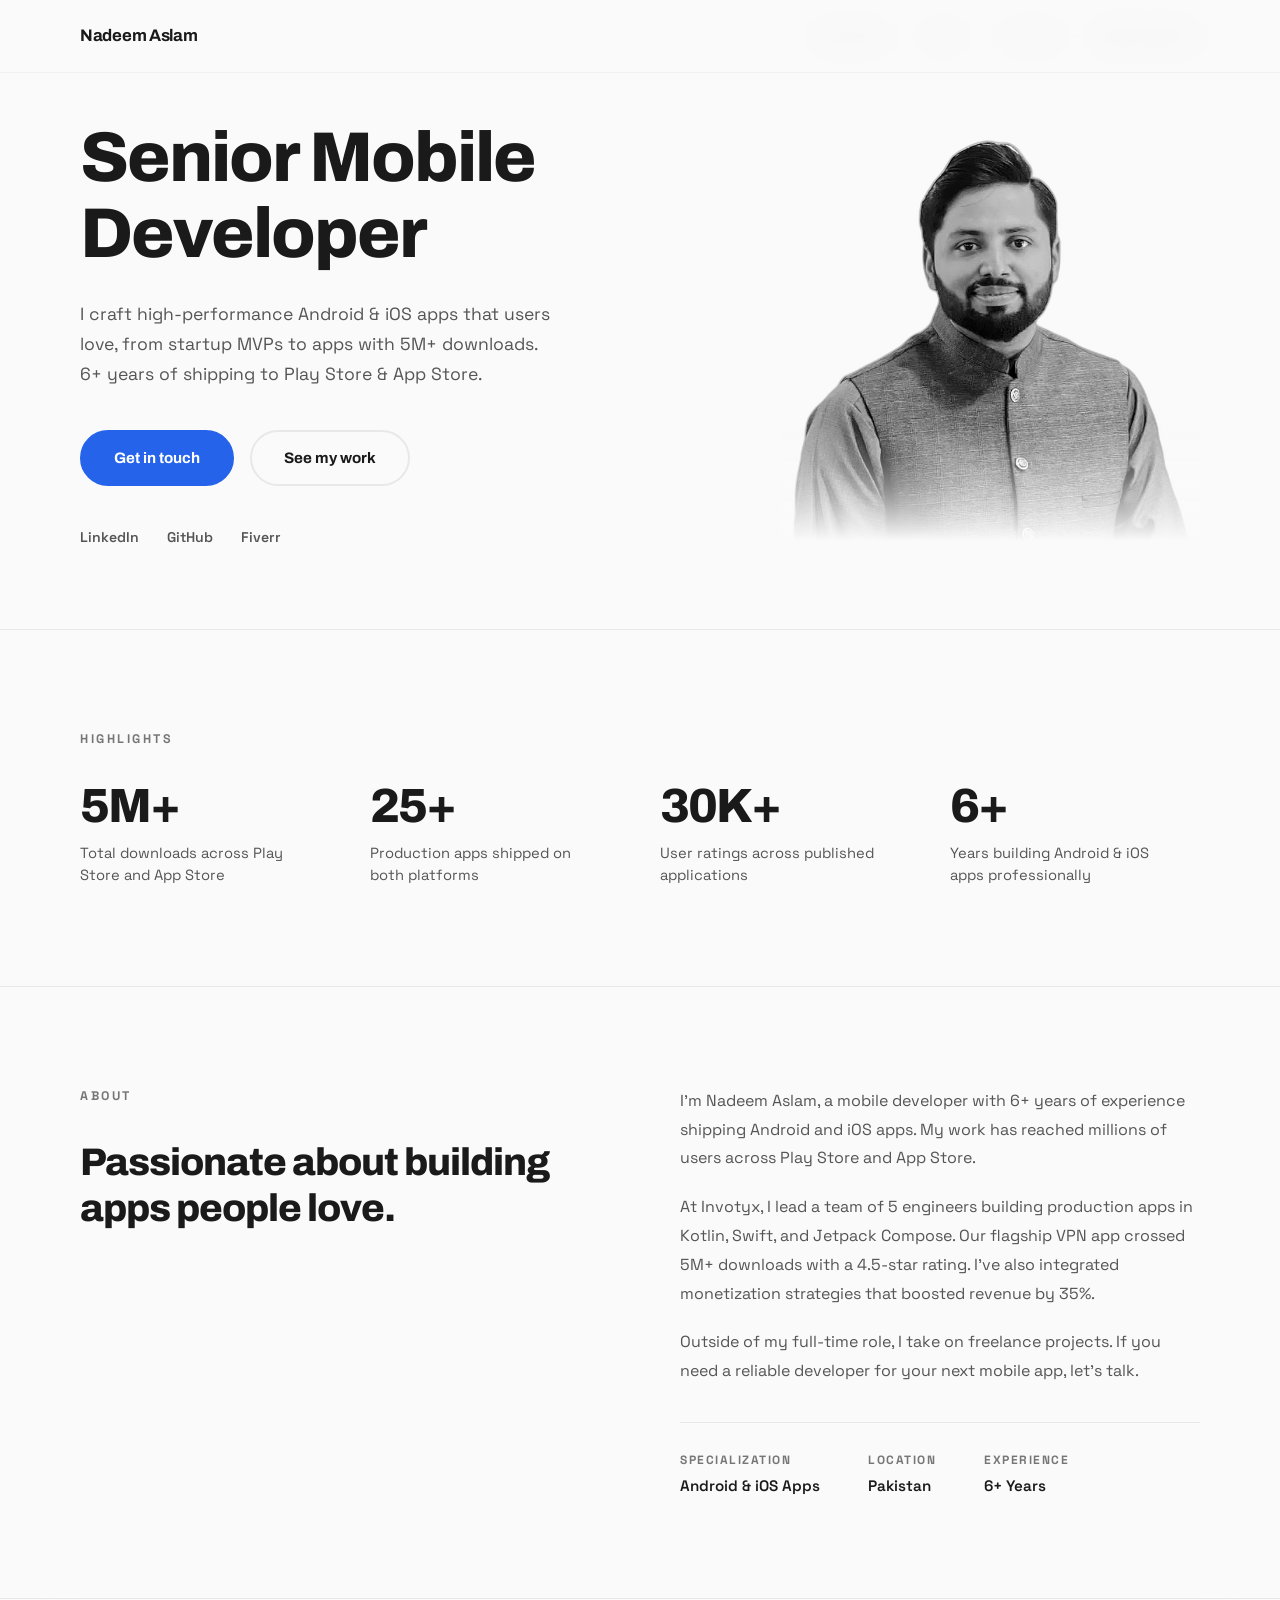
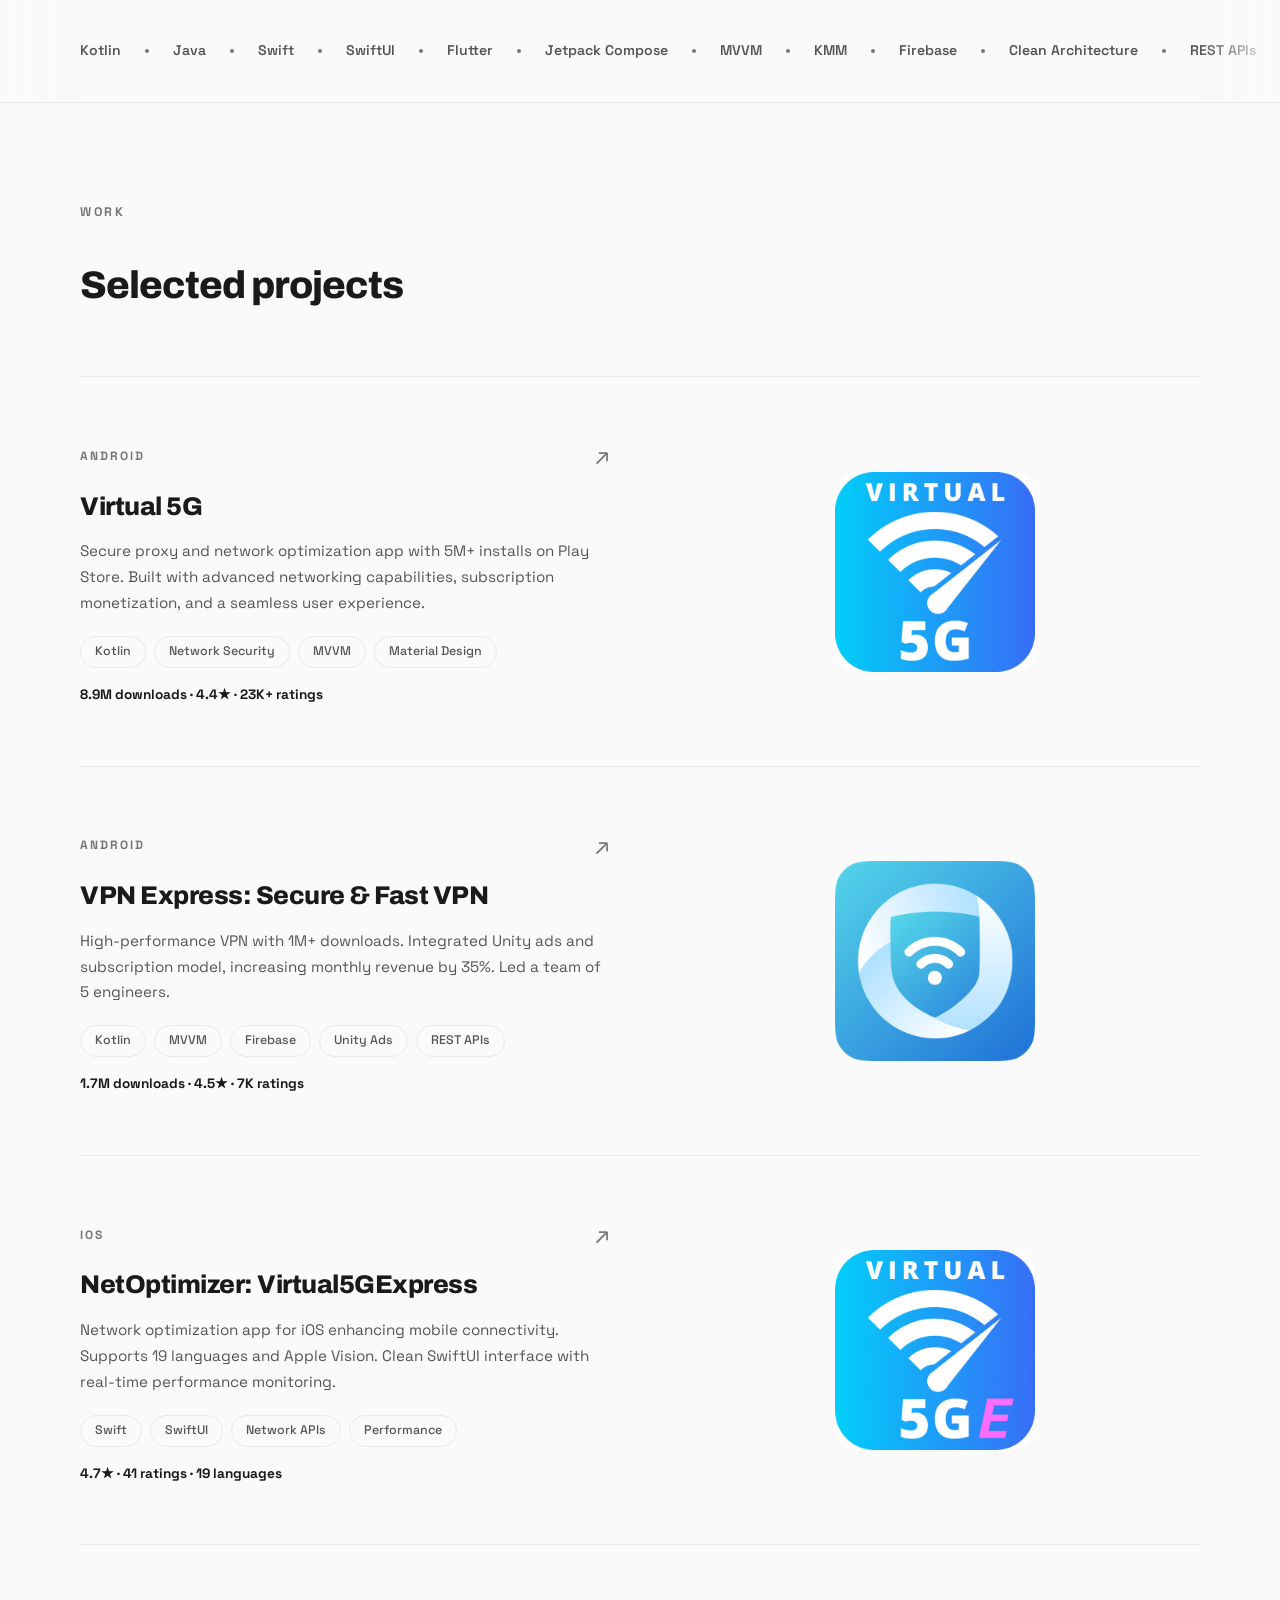
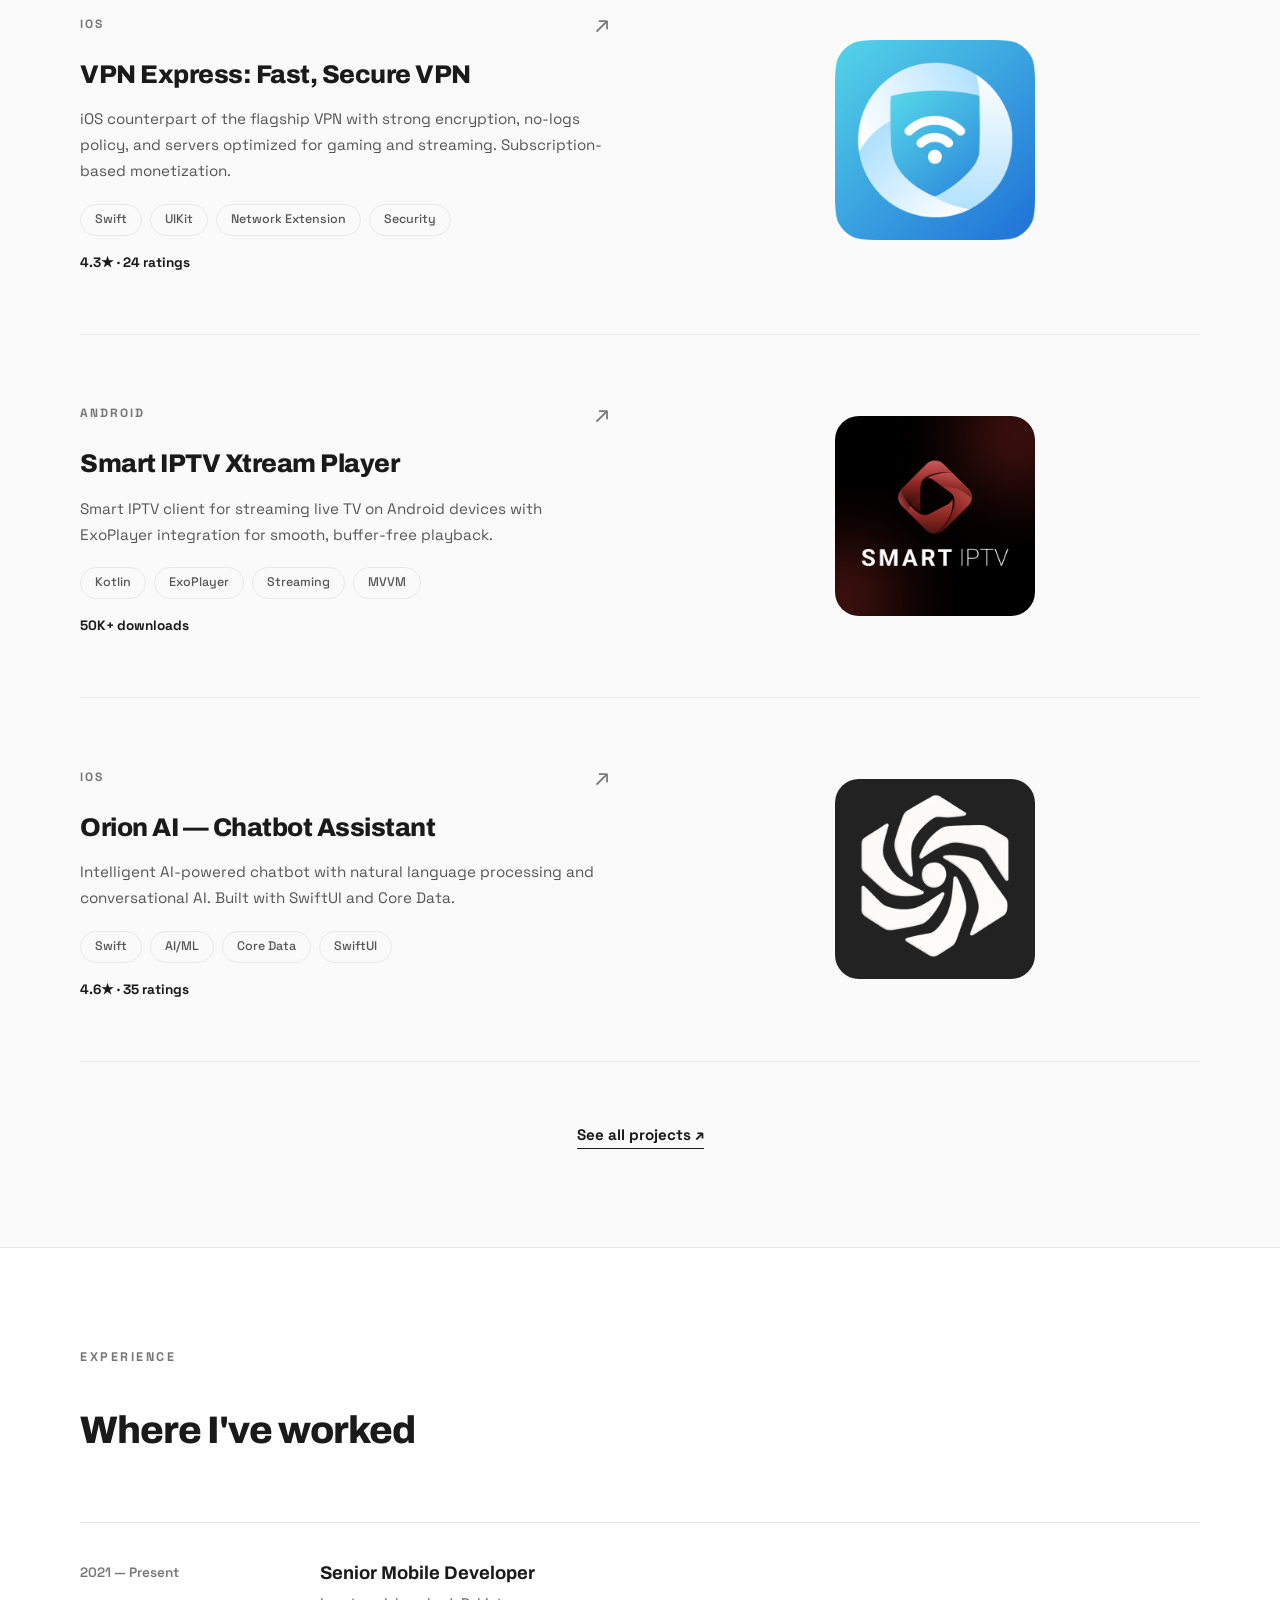
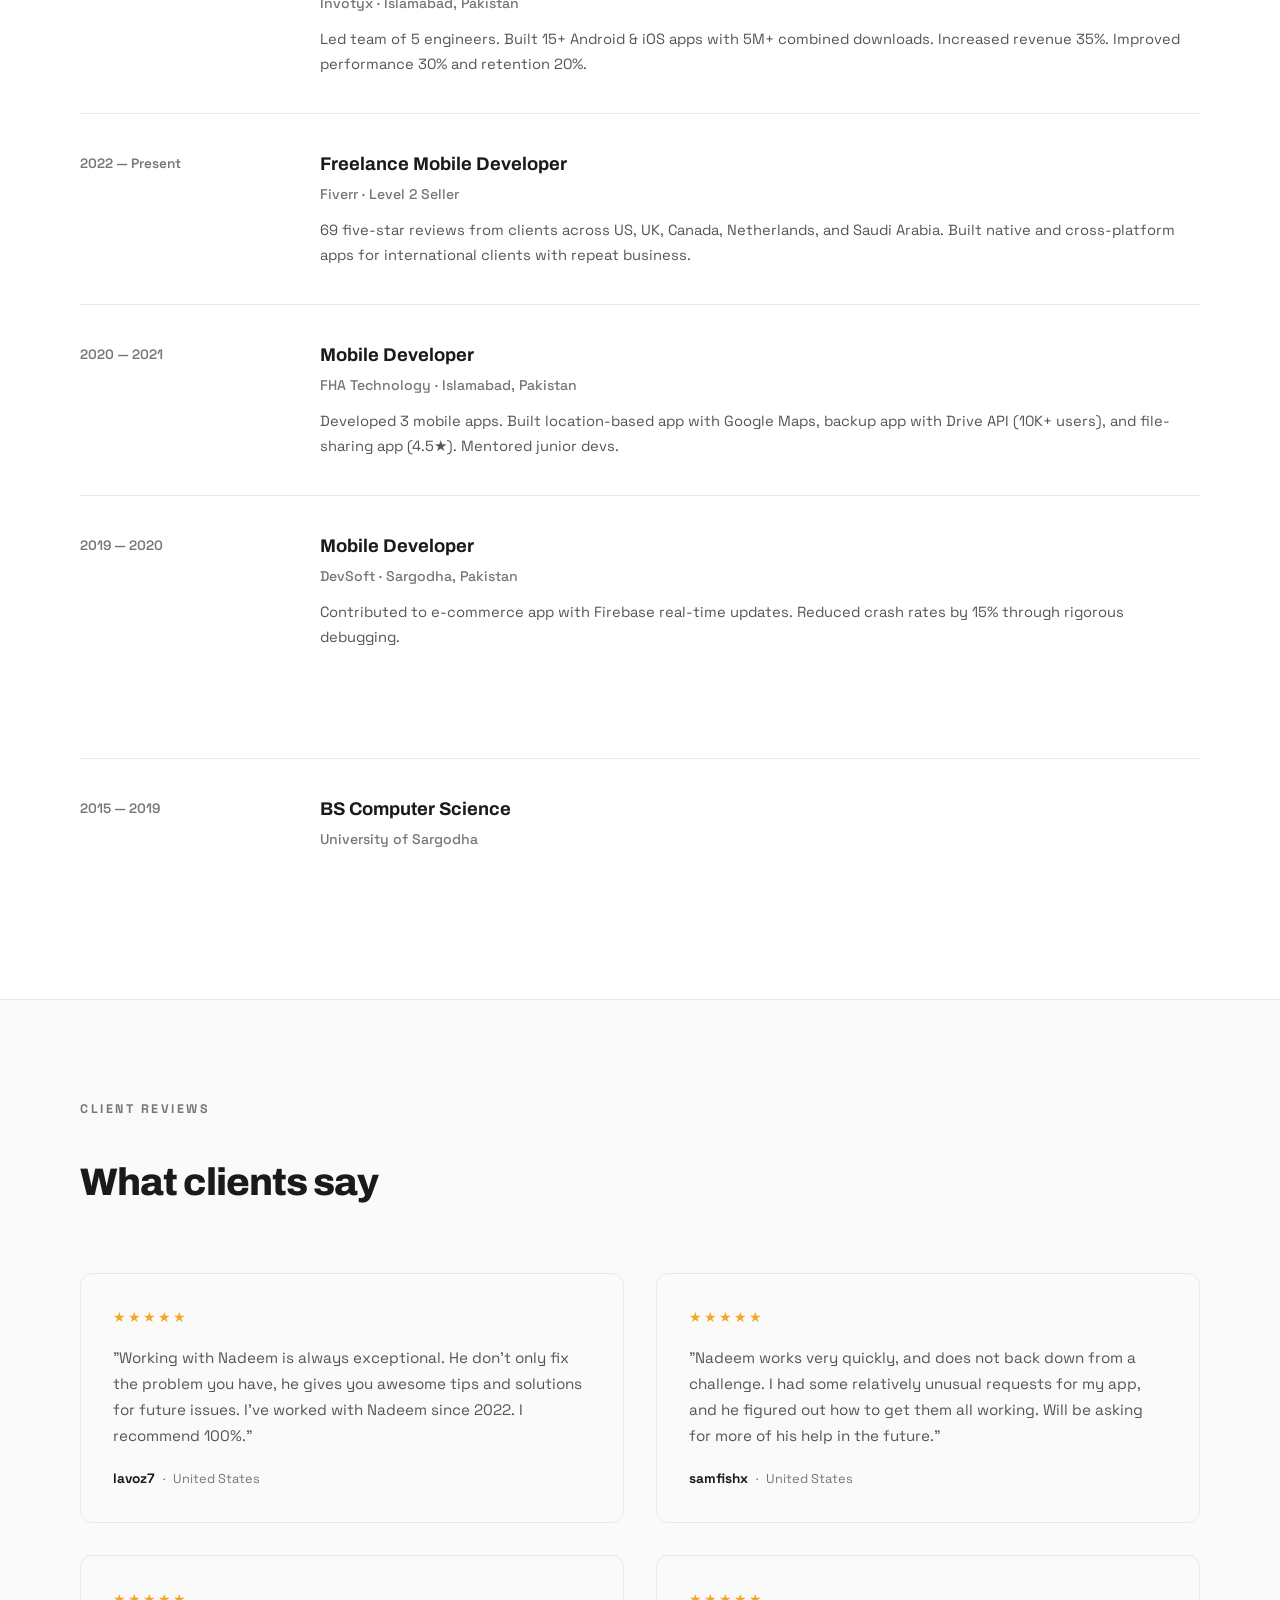
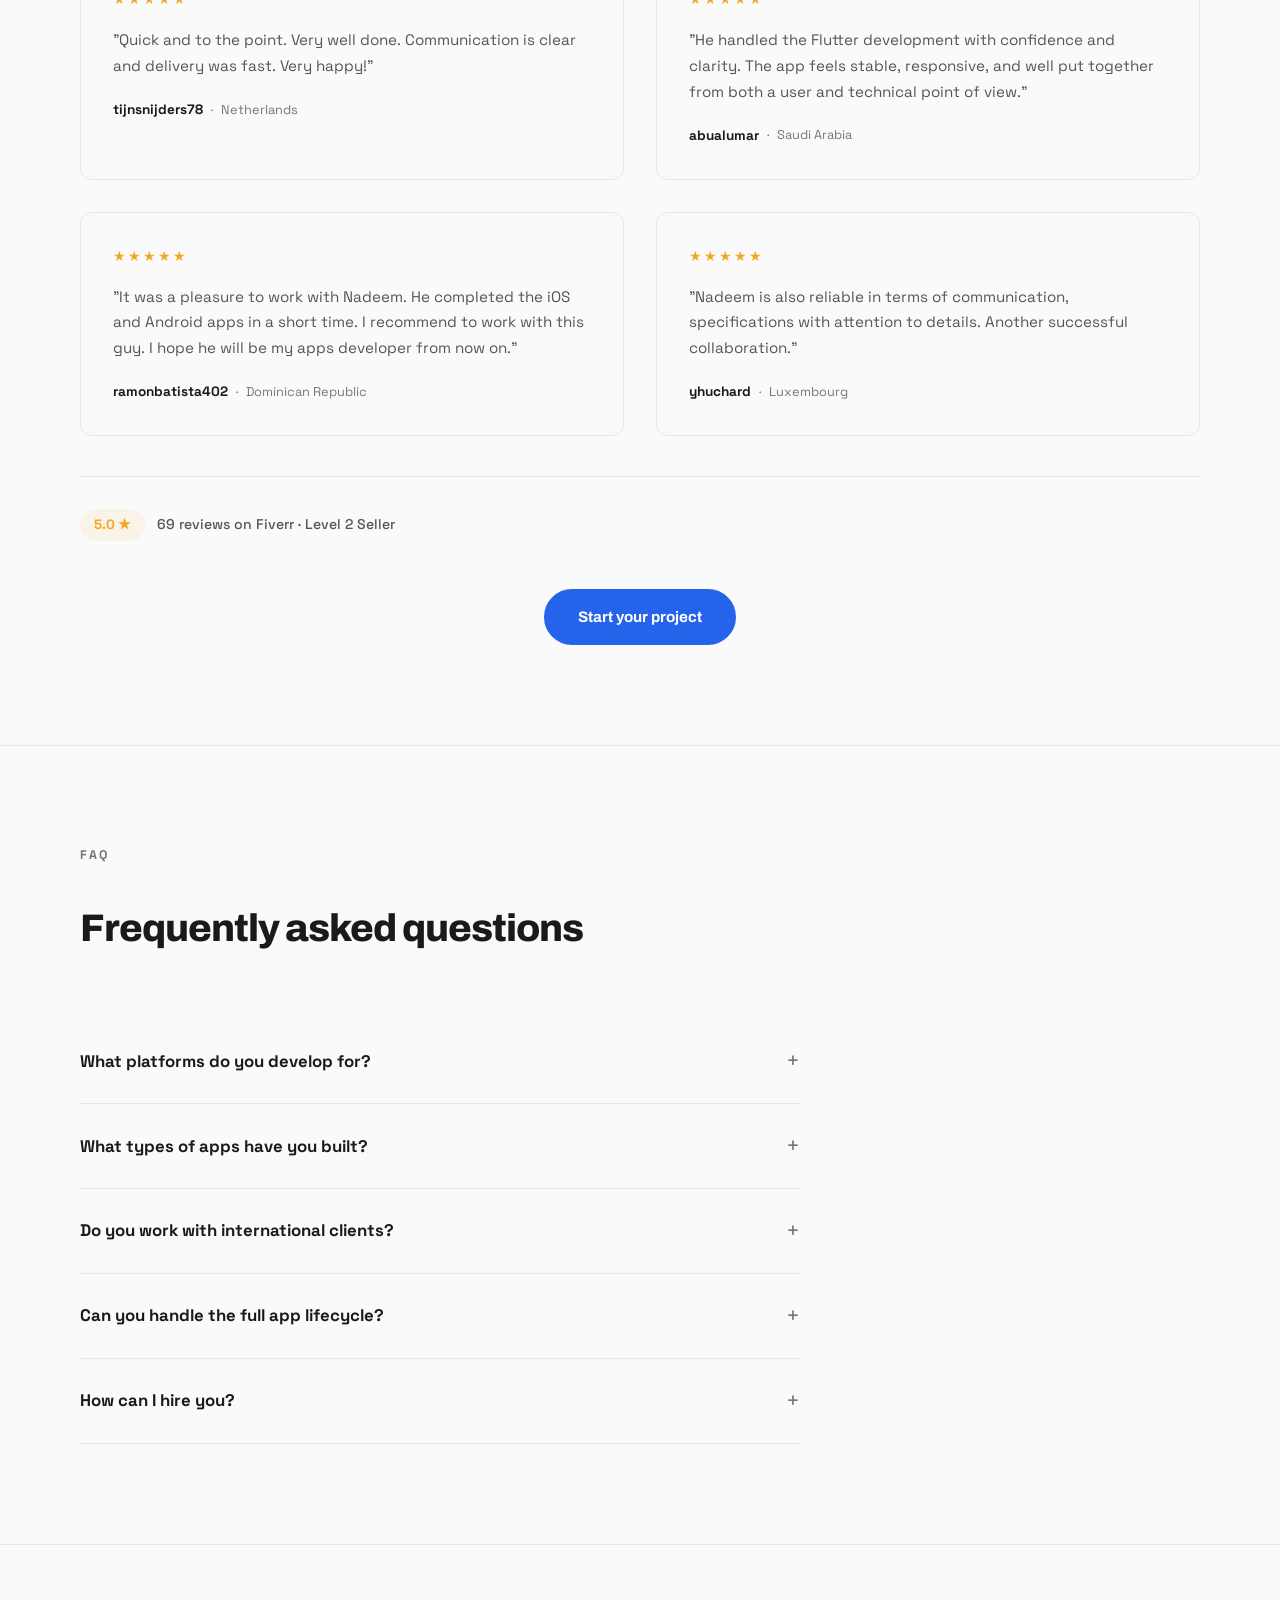
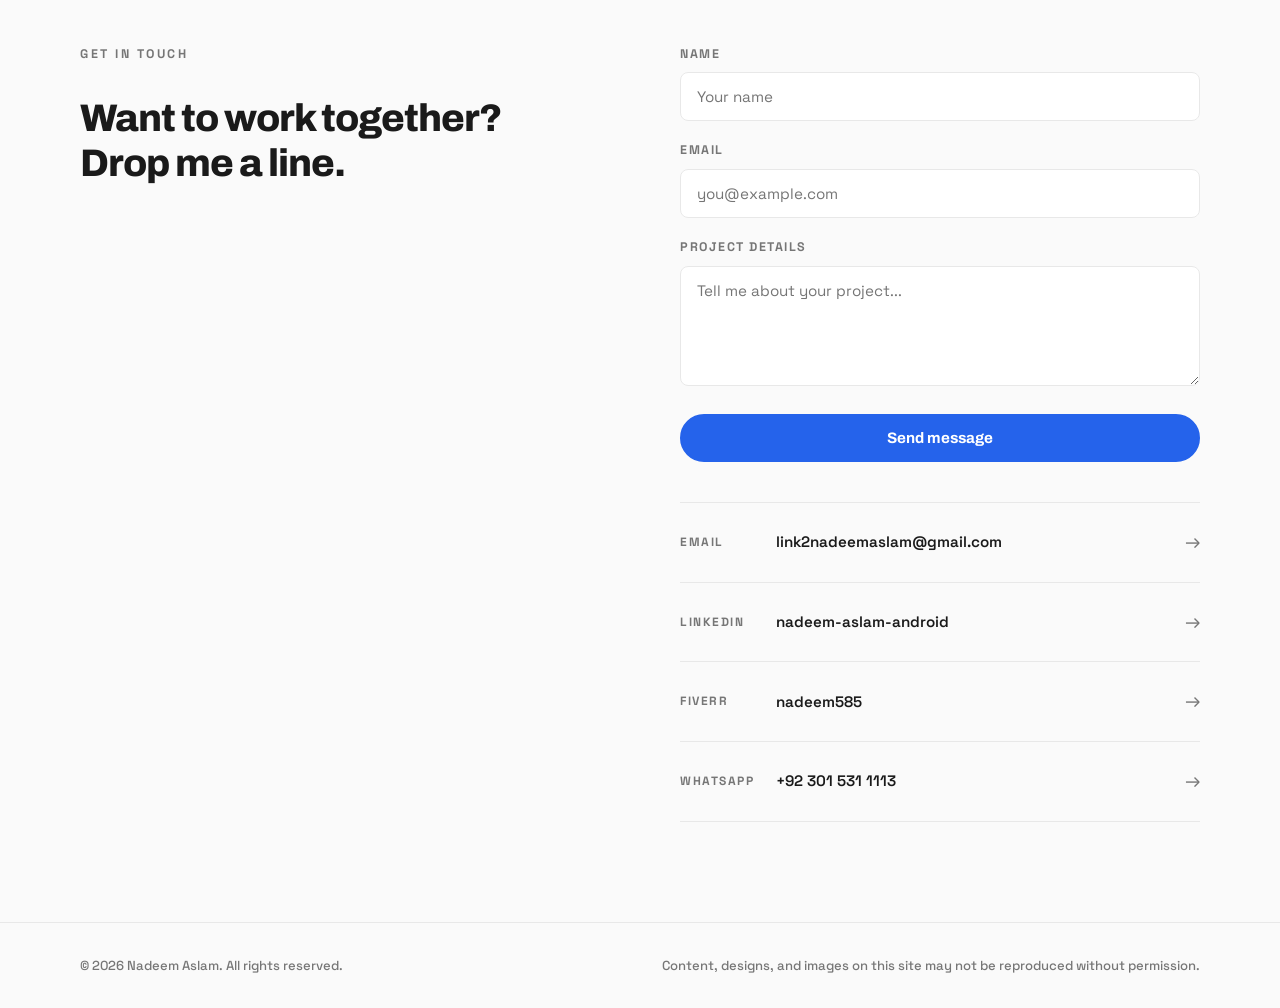
==== commit 2f884ba4: "Redesign portfolio: new typography, accessibility, mobile drawer nav, contact form - Swap fonts to A" ====
--- a/index.html
+++ b/index.html
@@ -3,26 +3,29 @@
 <head>
   <meta charset="UTF-8">
   <meta name="viewport" content="width=device-width, initial-scale=1.0">
+  <link rel="icon" href="favicon.ico" sizes="32x32">
+  <link rel="icon" href="assets/favicon-192.png" sizes="192x192" type="image/png">
+  <link rel="apple-touch-icon" href="assets/favicon-180.png">
   <title>Nadeem Aslam | Senior Mobile Developer — Android & iOS</title>
   <meta name="description" content="Nadeem Aslam — Senior Mobile Developer with 6+ years building Android and iOS apps. 5M+ downloads, 25+ published apps. Expert in Kotlin, Swift, Flutter, Jetpack Compose. Hire for freelance mobile development.">
   <meta name="keywords" content="Nadeem Aslam, Android developer, iOS developer, mobile developer, Kotlin developer, Swift developer, Flutter developer, freelance mobile developer, mobile app developer Pakistan, Play Store apps, App Store apps, Jetpack Compose, SwiftUI, React Native, hire mobile developer">
   <meta name="author" content="Nadeem Aslam">
   <meta name="robots" content="index, follow">
-  <link rel="canonical" href="https://nadeemaslam.com/">
+  <link rel="canonical" href="https://nadeemaslam.dev/">
 
   <!-- Open Graph -->
   <meta property="og:type" content="website">
   <meta property="og:title" content="Nadeem Aslam | Senior Mobile Developer — Android & iOS">
   <meta property="og:description" content="Senior Mobile Developer with 6+ years of experience. 5M+ downloads across Play Store and App Store. Available for freelance projects.">
-  <meta property="og:url" content="https://nadeemaslam.com/">
-  <meta property="og:image" content="https://nadeemaslam.com/assets/portrait.png">
+  <meta property="og:url" content="https://nadeemaslam.dev/">
+  <meta property="og:image" content="https://nadeemaslam.dev/assets/portrait.png">
   <meta property="og:site_name" content="Nadeem Aslam Portfolio">
 
   <!-- Twitter Card -->
   <meta name="twitter:card" content="summary_large_image">
   <meta name="twitter:title" content="Nadeem Aslam | Senior Mobile Developer">
   <meta name="twitter:description" content="Senior Mobile Developer with 6+ years. 5M+ downloads, 25+ apps on Play Store & App Store.">
-  <meta name="twitter:image" content="https://nadeemaslam.com/assets/portrait.png">
+  <meta name="twitter:image" content="https://nadeemaslam.dev/assets/portrait.png">
 
   <!-- Structured Data: Person -->
   <script type="application/ld+json">
@@ -32,8 +35,8 @@
     "name": "Nadeem Aslam",
     "jobTitle": "Senior Mobile Developer",
     "description": "Senior Mobile Developer specializing in Android and iOS app development with 6+ years of experience, 5M+ downloads, and 25+ published apps on Play Store and App Store.",
-    "url": "https://nadeemaslam.com",
-    "image": "https://nadeemaslam.com/assets/portrait.png",
+    "url": "https://nadeemaslam.dev",
+    "image": "https://nadeemaslam.dev/assets/portrait.png",
     "email": "link2nadeemaslam@gmail.com",
     "telephone": "+923015311113",
     "address": {
@@ -69,38 +72,26 @@
   <script type="application/ld+json">
   {
     "@context": "https://schema.org",
-    "@type": "Service",
-    "serviceType": "Mobile App Development",
-    "provider": {
-      "@type": "Person",
-      "name": "Nadeem Aslam",
-      "url": "https://nadeemaslam.com"
-    },
+    "@type": "ProfessionalService",
+    "name": "Nadeem Aslam - Mobile App Development",
+    "url": "https://nadeemaslam.dev",
+    "description": "Custom Android and iOS app development. Native apps in Kotlin and Swift, cross-platform apps in Flutter and React Native. From MVP to production with Play Store and App Store deployment.",
     "areaServed": "Worldwide",
-    "description": "Custom Android and iOS app development. Native apps in Kotlin and Swift, cross-platform apps in Flutter and React Native. From MVP to production with Play Store and App Store deployment.",
-    "offers": {
-      "@type": "Offer",
-      "availability": "https://schema.org/InStock",
-      "priceCurrency": "USD"
-    },
+    "priceRange": "$$",
     "aggregateRating": {
       "@type": "AggregateRating",
       "ratingValue": "5.0",
       "reviewCount": "69",
       "bestRating": "5"
     },
-    "hasOfferCatalog": {
-      "@type": "OfferCatalog",
-      "name": "Mobile Development Services",
-      "itemListElement": [
-        { "@type": "Offer", "itemOffered": { "@type": "Service", "name": "Android App Development (Kotlin, Java)" } },
-        { "@type": "Offer", "itemOffered": { "@type": "Service", "name": "iOS App Development (Swift, SwiftUI)" } },
-        { "@type": "Offer", "itemOffered": { "@type": "Service", "name": "Cross-Platform Development (Flutter, React Native)" } },
-        { "@type": "Offer", "itemOffered": { "@type": "Service", "name": "VPN & Networking Apps" } },
-        { "@type": "Offer", "itemOffered": { "@type": "Service", "name": "AI & Chatbot Apps" } },
-        { "@type": "Offer", "itemOffered": { "@type": "Service", "name": "Streaming & IPTV Apps" } }
-      ]
-    }
+    "makesOffer": [
+      { "@type": "Offer", "itemOffered": { "@type": "Service", "name": "Android App Development (Kotlin, Java)" } },
+      { "@type": "Offer", "itemOffered": { "@type": "Service", "name": "iOS App Development (Swift, SwiftUI)" } },
+      { "@type": "Offer", "itemOffered": { "@type": "Service", "name": "Cross-Platform Development (Flutter, React Native)" } },
+      { "@type": "Offer", "itemOffered": { "@type": "Service", "name": "VPN & Networking Apps" } },
+      { "@type": "Offer", "itemOffered": { "@type": "Service", "name": "AI & Chatbot Apps" } },
+      { "@type": "Offer", "itemOffered": { "@type": "Service", "name": "Streaming & IPTV Apps" } }
+    ]
   }
   </script>
 
@@ -156,33 +147,42 @@
 
   <link rel="preconnect" href="https://fonts.googleapis.com">
   <link rel="preconnect" href="https://fonts.gstatic.com" crossorigin>
-  <link href="https://fonts.googleapis.com/css2?family=Montserrat:wght@400;500;600;700;800&family=Merriweather:wght@400;700&display=swap" rel="stylesheet">
+  <link href="https://fonts.googleapis.com/css2?family=Archivo:wght@400;500;600;700;800&family=Space+Grotesk:wght@400;500;600;700&display=swap" rel="stylesheet">
   <link rel="stylesheet" href="style.css">
 </head>
 <body>
 
+  <a href="#main" class="skip-to-content">Skip to content</a>
+
   <!-- Nav -->
+  <div class="nav-backdrop" id="navBackdrop"></div>
+  <div class="nav-links" id="navLinks">
+    <a href="#highlights">Highlights</a>
+    <a href="work.html">Work</a>
+    <a href="https://www.linkedin.com/in/nadeem-aslam-android/" target="_blank" rel="noopener">LinkedIn</a>
+    <a href="#contact" class="nav-cta">Get in touch &rarr;</a>
+  </div>
   <nav class="nav">
     <div class="nav-inner">
       <a href="#" class="nav-logo">Nadeem Aslam</a>
-      <div class="nav-links" id="navLinks">
-        <a href="#highlights">Highlights</a>
-        <a href="work.html">Work</a>
-        <a href="https://www.linkedin.com/in/nadeem-aslam-android/" target="_blank" rel="noopener">LinkedIn</a>
-        <a href="#contact" class="nav-cta">Get in touch &rarr;</a>
-      </div>
-      <button class="nav-toggle" id="navToggle" aria-label="Menu">
-        <span></span><span></span>
+      <button class="nav-toggle" id="navToggle" aria-label="Menu" aria-expanded="false">
+        <span></span><span></span><span></span>
       </button>
     </div>
   </nav>
+
+  <main id="main">
 
   <!-- Hero -->
   <header class="hero" id="hero">
     <div class="hero-inner">
       <div class="hero-text">
         <h1>Senior Mobile<br>Developer</h1>
-        <p class="hero-sub">I craft high-performance Android & iOS apps that users love, from startup MVPs to apps with 10M+ downloads. 6+ years of shipping to Play Store & App Store.</p>
+        <p class="hero-sub">I craft high-performance Android & iOS apps that users love, from startup MVPs to apps with 5M+ downloads. 6+ years of shipping to Play Store & App Store.</p>
+        <div class="hero-actions">
+          <a href="#contact" class="btn-primary">Get in touch</a>
+          <a href="work.html" class="btn-secondary">See my work</a>
+        </div>
         <div class="hero-meta">
           <div class="hero-socials">
             <a href="https://www.linkedin.com/in/nadeem-aslam-android/" target="_blank" rel="noopener">LinkedIn</a>
@@ -192,7 +192,7 @@
         </div>
       </div>
       <div class="hero-portrait">
-        <img src="assets/portrait.png" alt="Nadeem Aslam" class="portrait-img">
+        <img src="assets/portrait.png" alt="Nadeem Aslam" class="portrait-img" width="721" height="709">
       </div>
     </div>
   </header>
@@ -298,14 +298,14 @@
           <div class="project-stat">8.9M downloads &middot; 4.4★ &middot; 23K+ ratings</div>
         </div>
         <div class="project-visual">
-          <img src="assets/icon-virtual5g.png" alt="Virtual 5G" class="project-icon">
+          <img src="assets/icon-virtual5g.png" alt="Virtual 5G" class="project-icon" width="512" height="512" loading="lazy">
         </div>
       </a>
 
       <!-- Project 2: VPN Express Android -->
       <a href="https://play.google.com/store/apps/details?id=com.adaranet.vgep" target="_blank" rel="noopener" class="project reverse">
         <div class="project-visual">
-          <img src="assets/icon-vgep.png" alt="VPN Express" class="project-icon">
+          <img src="assets/icon-vgep.png" alt="VPN Express" class="project-icon" width="512" height="512" loading="lazy">
         </div>
         <div class="project-content">
           <div class="project-top">
@@ -336,14 +336,14 @@
           <div class="project-stat">4.7★ &middot; 41 ratings &middot; 19 languages</div>
         </div>
         <div class="project-visual">
-          <img src="assets/icon-netoptimizer-ios.png" alt="NetOptimizer" class="project-icon">
+          <img src="assets/icon-netoptimizer-ios.png" alt="NetOptimizer" class="project-icon" width="512" height="512" loading="lazy">
         </div>
       </a>
 
       <!-- Project 4: VPN Express iOS -->
       <a href="https://apps.apple.com/us/app/vpn-express-fast-secure-vpn/id6740760260" target="_blank" rel="noopener" class="project reverse">
         <div class="project-visual">
-          <img src="assets/icon-vpnexpress-ios.png" alt="VPN Express iOS" class="project-icon">
+          <img src="assets/icon-vpnexpress-ios.png" alt="VPN Express iOS" class="project-icon" width="512" height="512" loading="lazy">
         </div>
         <div class="project-content">
           <div class="project-top">
@@ -374,14 +374,14 @@
           <div class="project-stat">50K+ downloads</div>
         </div>
         <div class="project-visual">
-          <img src="assets/icon-smartiptv.png" alt="Smart IPTV" class="project-icon">
+          <img src="assets/icon-smartiptv.png" alt="Smart IPTV" class="project-icon" width="512" height="512" loading="lazy">
         </div>
       </a>
 
       <!-- Project 6: Orion AI -->
       <a href="https://apps.apple.com/us/app/orion-ai-chatbot-assistant/id6744879088" target="_blank" rel="noopener" class="project reverse">
         <div class="project-visual">
-          <img src="assets/icon-orion-ios.png" alt="Orion AI" class="project-icon">
+          <img src="assets/icon-orion-ios.png" alt="Orion AI" class="project-icon" width="512" height="512" loading="lazy">
         </div>
         <div class="project-content">
           <div class="project-top">
@@ -533,6 +533,10 @@
         <span class="testimonial-badge">5.0 &#9733;</span>
         <span>69 reviews on Fiverr &middot; Level 2 Seller</span>
       </div>
+
+      <div class="section-cta">
+        <a href="#contact" class="btn-primary">Start your project</a>
+      </div>
     </div>
   </section>
 
@@ -580,6 +584,26 @@
           <h2>Want to work together?<br>Drop me a line.</h2>
         </div>
         <div class="contact-right">
+          <form class="contact-form" action="https://api.web3forms.com/submit" method="POST" id="contactForm">
+            <input type="hidden" name="access_key" value="b8ca2502-971d-46b3-bc86-2b6f9c883d24">
+            <input type="hidden" name="subject" value="New Portfolio Contact">
+            <input type="checkbox" name="botcheck" class="sr-only" tabindex="-1" autocomplete="off">
+
+            <div class="form-group">
+              <label for="name">Name</label>
+              <input type="text" id="name" name="name" placeholder="Your name" required>
+            </div>
+            <div class="form-group">
+              <label for="email">Email</label>
+              <input type="email" id="email" name="email" placeholder="you@example.com" required>
+            </div>
+            <div class="form-group">
+              <label for="message">Project details</label>
+              <textarea id="message" name="message" rows="4" placeholder="Tell me about your project..." required></textarea>
+            </div>
+            <button type="submit" class="btn-primary form-submit">Send message</button>
+          </form>
+
           <div class="contact-links">
             <a href="mailto:link2nadeemaslam@gmail.com" class="contact-link">
               <span class="contact-link-label">Email</span>
@@ -589,11 +613,6 @@
             <a href="https://www.linkedin.com/in/nadeem-aslam-android/" target="_blank" rel="noopener" class="contact-link">
               <span class="contact-link-label">LinkedIn</span>
               <span class="contact-link-value">nadeem-aslam-android</span>
-              <span class="contact-link-arrow">&rarr;</span>
-            </a>
-            <a href="https://github.com/RanaNadeemAslam" target="_blank" rel="noopener" class="contact-link">
-              <span class="contact-link-label">GitHub</span>
-              <span class="contact-link-value">RanaNadeemAslam</span>
               <span class="contact-link-arrow">&rarr;</span>
             </a>
             <a href="https://www.fiverr.com/nadeem585" target="_blank" rel="noopener" class="contact-link">
@@ -612,6 +631,8 @@
     </div>
   </section>
 
+  </main>
+
   <!-- Footer -->
   <footer class="footer">
     <div class="section-inner footer-inner">
--- a/style.css
+++ b/style.css
@@ -9,8 +9,8 @@
   --bg-white: #ffffff;
   --text: #1a1a1a;
   --text-secondary: #555555;
-  --text-muted: #999999;
-  --accent: #1a1a1a;
+  --text-muted: #767676;
+  --accent: #2563EB;
   --border: #e8e8e8;
   --border-light: #f0f0f0;
   --radius: 16px;
@@ -38,10 +38,20 @@
 }
 
 body {
-  font-family: 'Montserrat', -apple-system, BlinkMacSystemFont, sans-serif;
+  font-family: 'Space Grotesk', -apple-system, BlinkMacSystemFont, sans-serif;
   background: var(--bg);
   color: var(--text);
   line-height: 1.6;
+  animation: pageIn 0.4s ease;
+}
+
+@keyframes pageIn {
+  from { opacity: 0; transform: translateY(8px); }
+  to { opacity: 1; transform: translateY(0); }
+}
+
+h1, h2, h3, h4, .nav-logo, .highlight-number, .btn-primary, .btn-secondary {
+  font-family: 'Archivo', sans-serif;
 }
 
 .section-inner {
@@ -50,9 +60,71 @@
   padding: 0 40px;
 }
 
+main {
+  position: relative;
+  z-index: 1;
+}
+
 a {
   color: inherit;
   text-decoration: none;
+}
+
+/* ========================================
+   Skip to content
+   ======================================== */
+
+.skip-to-content {
+  position: absolute;
+  top: -100%;
+  left: 16px;
+  padding: 12px 24px;
+  background: var(--text);
+  color: var(--bg);
+  font-weight: 700;
+  font-size: 0.88rem;
+  border-radius: 0 0 8px 8px;
+  z-index: 200;
+  transition: top 0.2s ease;
+}
+
+.skip-to-content:focus {
+  top: 0;
+}
+
+/* ========================================
+   Screen reader only
+   ======================================== */
+
+.sr-only {
+  position: absolute;
+  width: 1px;
+  height: 1px;
+  padding: 0;
+  margin: -1px;
+  overflow: hidden;
+  clip: rect(0, 0, 0, 0);
+  white-space: nowrap;
+  border: 0;
+}
+
+/* ========================================
+   Focus styles
+   ======================================== */
+
+a:focus-visible,
+button:focus-visible,
+summary:focus-visible,
+input:focus-visible,
+textarea:focus-visible,
+[tabindex]:focus-visible {
+  outline: 2px solid var(--accent);
+  outline-offset: 3px;
+  border-radius: 4px;
+}
+
+:focus:not(:focus-visible) {
+  outline: none;
 }
 
 /* ========================================
@@ -64,7 +136,7 @@
   top: 0;
   left: 0;
   right: 0;
-  z-index: 100;
+  z-index: 10001;
   background: rgba(250, 250, 250, 0.9);
   backdrop-filter: blur(16px);
   -webkit-backdrop-filter: blur(16px);
@@ -88,9 +160,15 @@
 }
 
 .nav-links {
+  position: fixed;
+  top: 0;
+  right: 0;
+  height: 72px;
   display: flex;
   align-items: center;
   gap: 40px;
+  padding-right: max(40px, calc((100vw - var(--max-width)) / 2 + 40px));
+  z-index: 1001;
 }
 
 .nav-links a {
@@ -120,18 +198,24 @@
 }
 
 .nav-toggle span {
-  width: 22px;
-  height: 1.5px;
+  display: block;
+  width: 24px;
+  height: 2px;
+  border-radius: 2px;
   background: var(--text);
   transition: var(--transition);
 }
 
+.nav-toggle {
+  gap: 5px;
+}
+
 /* ========================================
    Hero
    ======================================== */
 
 .hero {
-  padding: 160px 0 100px;
+  padding: 120px 0 80px;
 }
 
 .hero-inner {
@@ -163,6 +247,62 @@
   line-height: 1.7;
   margin-bottom: 40px;
   max-width: 480px;
+}
+
+/* ========================================
+   Buttons
+   ======================================== */
+
+.hero-actions {
+  display: flex;
+  gap: 16px;
+  margin-bottom: 40px;
+}
+
+.btn-primary {
+  display: inline-flex;
+  align-items: center;
+  justify-content: center;
+  padding: 14px 32px;
+  background: var(--accent);
+  color: #ffffff;
+  font-family: 'Archivo', sans-serif;
+  font-size: 0.95rem;
+  font-weight: 700;
+  border-radius: 50px;
+  border: 2px solid var(--accent);
+  transition: transform 0.25s ease, box-shadow 0.25s ease;
+  cursor: pointer;
+}
+
+.btn-primary:hover {
+  transform: translateY(-2px);
+  box-shadow: 0 6px 20px rgba(37, 99, 235, 0.3);
+}
+
+.btn-secondary {
+  display: inline-flex;
+  align-items: center;
+  justify-content: center;
+  padding: 14px 32px;
+  background: transparent;
+  color: var(--text);
+  font-family: 'Archivo', sans-serif;
+  font-size: 0.95rem;
+  font-weight: 700;
+  border-radius: 50px;
+  border: 2px solid var(--border);
+  transition: border-color 0.25s ease;
+  cursor: pointer;
+}
+
+.btn-secondary:hover {
+  border-color: var(--text);
+}
+
+.section-cta {
+  text-align: center;
+  padding-top: 48px;
 }
 
 .hero-socials {
@@ -199,10 +339,6 @@
 
 .hero-portrait {
   flex-shrink: 0;
-}
-
-.hero-portrait {
-  flex-shrink: 0;
   position: relative;
 }
 
@@ -219,6 +355,7 @@
 
 .portrait-img {
   width: 420px;
+  height: auto;
   display: block;
   filter: grayscale(100%);
   transition: filter 0.5s ease;
@@ -341,6 +478,28 @@
   border-top: 1px solid var(--border);
   border-bottom: 1px solid var(--border);
   overflow: hidden;
+  position: relative;
+}
+
+.skills-strip::before,
+.skills-strip::after {
+  content: '';
+  position: absolute;
+  top: 0;
+  bottom: 0;
+  width: 80px;
+  z-index: 2;
+  pointer-events: none;
+}
+
+.skills-strip::before {
+  left: 0;
+  background: linear-gradient(to right, var(--bg), transparent);
+}
+
+.skills-strip::after {
+  right: 0;
+  background: linear-gradient(to left, var(--bg), transparent);
 }
 
 .strip-scroll {
@@ -396,7 +555,15 @@
 }
 
 .project:hover {
-  opacity: 0.85;
+  opacity: 1;
+}
+
+.project-content {
+  transition: transform 0.3s ease;
+}
+
+.project:hover .project-content {
+  transform: translateX(8px);
 }
 
 .project.reverse {
@@ -473,6 +640,7 @@
 .project-icon {
   width: 100%;
   max-width: 200px;
+  height: auto;
   aspect-ratio: 1;
   border-radius: 24px;
   object-fit: cover;
@@ -581,6 +749,11 @@
   border: 1px solid var(--border);
   border-radius: 12px;
   transition: var(--transition);
+  cursor: default;
+}
+
+.project, .faq-item summary, .contact-link {
+  cursor: pointer;
 }
 
 .testimonial-card:hover {
@@ -768,12 +941,87 @@
 .contact-link-arrow {
   font-size: 1.2rem;
   color: var(--text-muted);
-  transition: var(--transition);
+  transition: transform 0.3s cubic-bezier(0.22, 1, 0.36, 1), color 0.25s ease;
 }
 
 .contact-link:hover .contact-link-arrow {
   color: var(--text);
-  transform: translateX(4px);
+  transform: translateX(6px);
+}
+
+/* ========================================
+   Contact Form
+   ======================================== */
+
+.contact-form {
+  margin-bottom: 40px;
+}
+
+.form-group {
+  margin-bottom: 20px;
+}
+
+.form-group label {
+  display: block;
+  font-size: 0.78rem;
+  font-weight: 700;
+  text-transform: uppercase;
+  letter-spacing: 1.5px;
+  color: var(--text-muted);
+  margin-bottom: 8px;
+}
+
+.form-group input,
+.form-group textarea {
+  width: 100%;
+  padding: 14px 16px;
+  font-family: 'Space Grotesk', sans-serif;
+  font-size: 0.95rem;
+  color: var(--text);
+  background: var(--bg-white);
+  border: 1px solid var(--border);
+  border-radius: 8px;
+  transition: border-color 0.25s ease;
+}
+
+.form-group input:focus,
+.form-group textarea:focus {
+  border-color: var(--accent);
+  outline: none;
+}
+
+.form-group textarea {
+  resize: vertical;
+  min-height: 120px;
+}
+
+.form-submit {
+  width: 100%;
+}
+
+.form-submit:disabled {
+  opacity: 0.6;
+  cursor: not-allowed;
+  transform: none !important;
+  box-shadow: none !important;
+}
+
+.form-status {
+  padding: 16px;
+  border-radius: 8px;
+  font-size: 0.95rem;
+  font-weight: 600;
+  text-align: center;
+}
+
+.form-status.success {
+  background: rgba(34, 197, 94, 0.08);
+  color: #16a34a;
+}
+
+.form-status.error {
+  background: rgba(239, 68, 68, 0.08);
+  color: #dc2626;
 }
 
 /* ========================================
@@ -905,7 +1153,8 @@
 
 .testimonial-card:hover {
   transform: translateY(-4px);
-  box-shadow: 0 8px 30px rgba(0, 0, 0, 0.06);
+  box-shadow: 0 12px 40px rgba(0, 0, 0, 0.08);
+  border-color: var(--accent);
 }
 
 /* Section label slide-in */
@@ -925,6 +1174,14 @@
    Responsive
    ======================================== */
 
+/* --- Large tablet / small laptop --- */
+@media (max-width: 1024px) {
+  .hero-inner { gap: 40px; }
+  .portrait-img { width: 340px; }
+  .about-layout, .contact-layout { gap: 60px; }
+}
+
+/* --- Tablet / mobile --- */
 @media (max-width: 900px) {
   .section-inner,
   .nav-inner,
@@ -932,52 +1189,95 @@
     padding: 0 24px;
   }
 
+  /* Slide-in drawer from right */
   .nav-links {
+    position: fixed;
+    top: 0;
+    right: 0;
+    bottom: 0;
+    width: 280px;
+    height: 100%;
+    background: #ffffff;
+    flex-direction: column;
+    align-items: flex-start;
+    justify-content: flex-start;
+    padding: 100px 32px 40px;
+    gap: 8px;
+    z-index: 9999;
+    transform: translateX(100%);
+    visibility: hidden;
+    transition: transform 0.35s cubic-bezier(0.22, 1, 0.36, 1), visibility 0.35s ease;
+    box-shadow: -8px 0 30px rgba(0, 0, 0, 0.1);
+  }
+
+  .nav-links.active {
+    transform: translateX(0);
+    visibility: visible;
+  }
+
+  .nav-links a {
+    font-size: 1.1rem;
+    font-weight: 600;
+    color: var(--text);
+    padding: 14px 0;
+    min-height: 44px;
+    width: 100%;
+    border-bottom: 1px solid var(--border-light);
+  }
+
+  .nav-links a:last-child {
+    border-bottom: none;
+  }
+
+  /* Backdrop overlay */
+  .nav-backdrop {
     display: none;
     position: fixed;
     inset: 0;
-    background: rgba(250, 250, 250, 0.98);
-    flex-direction: column;
-    align-items: center;
-    justify-content: center;
-    gap: 28px;
-    z-index: 99;
-  }
-
-  .nav-links.active {
-    display: flex;
-  }
-
-  .nav-links a {
-    font-size: 1.2rem;
+    background: rgba(0, 0, 0, 0.3);
+    z-index: 9998;
+  }
+
+  .nav-backdrop.active {
+    display: block;
   }
 
   .nav-toggle {
     display: flex;
-    z-index: 101;
+    z-index: 10000;
   }
 
   .nav-toggle.active span:first-child {
-    transform: rotate(45deg) translate(3px, 3px);
+    transform: rotate(45deg) translate(5px, 5px);
+  }
+
+  .nav-toggle.active span:nth-child(2) {
+    opacity: 0;
   }
 
   .nav-toggle.active span:last-child {
-    transform: rotate(-45deg) translate(3px, -3px);
+    transform: rotate(-45deg) translate(5px, -5px);
   }
 
   .hero {
-    padding: 120px 0 60px;
+    padding: 100px 0 40px;
   }
 
   .hero-inner {
     flex-direction: column-reverse;
     text-align: center;
-    gap: 40px;
+    gap: 24px;
   }
 
   .hero-sub {
     margin-left: auto;
     margin-right: auto;
+    margin-bottom: 24px;
+  }
+
+  .hero-actions {
+    justify-content: center;
+    margin-bottom: 24px;
   }
 
   .hero-socials {
@@ -985,11 +1285,11 @@
   }
 
   .portrait-img {
-    width: 260px;
+    width: 220px;
   }
 
   .hero-portrait::after {
-    height: 80px;
+    height: 60px;
   }
 
   .highlights-grid {
@@ -1012,6 +1312,10 @@
     direction: ltr;
   }
 
+  .project .project-visual {
+    order: -1;
+  }
+
   .project-content h3 {
     font-size: 1.3rem;
   }
@@ -1040,6 +1344,10 @@
     padding: 24px;
   }
 
+  /* Touch targets */
+  .contact-link { min-height: 44px; }
+  .faq-item summary { min-height: 44px; }
+
   .footer-inner {
     flex-direction: column;
     gap: 8px;
@@ -1047,26 +1355,63 @@
   }
 }
 
+/* --- Tablet portrait --- */
+@media (max-width: 768px) {
+  .highlights-grid { grid-template-columns: repeat(2, 1fr); gap: 24px; }
+  .project-icon { max-width: 160px; }
+  .highlight-number { font-size: 2.6rem; }
+  .testimonial-grid { grid-template-columns: 1fr; }
+}
+
+/* --- Mobile --- */
 @media (max-width: 480px) {
   .hero {
-    padding: 100px 0 40px;
+    padding: 88px 0 24px;
+  }
+
+  .hero-inner {
+    gap: 16px;
   }
 
   .hero-text h1 {
-    font-size: 2.2rem;
+    font-size: 2rem;
     letter-spacing: -1px;
+    margin-bottom: 16px;
   }
 
   .hero-sub {
-    font-size: 0.95rem;
+    font-size: 0.9rem;
+    margin-bottom: 20px;
+    line-height: 1.6;
+  }
+
+  .hero-actions {
+    flex-direction: column;
+    margin-bottom: 16px;
+    gap: 10px;
+  }
+
+  .hero-actions a {
+    width: 100%;
+    text-align: center;
+    padding: 12px 24px;
+    font-size: 0.88rem;
   }
 
   .portrait-img {
-    width: 200px;
+    width: 180px;
   }
 
   .hero-portrait::after {
-    height: 60px;
+    height: 40px;
+  }
+
+  .hero-socials {
+    gap: 20px;
+  }
+
+  .hero-socials a {
+    font-size: 0.82rem;
   }
 
   .highlights-grid {
@@ -1133,3 +1478,40 @@
     gap: 8px;
   }
 }
+
+/* --- Micro (Galaxy Fold, small Android) --- */
+@media (max-width: 360px) {
+  .section-inner, .nav-inner, .hero-inner { padding: 0 16px; }
+  .hero { padding: 80px 0 20px; }
+  .hero-text h1 { font-size: 1.7rem; margin-bottom: 12px; }
+  .portrait-img { width: 140px; }
+  .hero-portrait::after { height: 30px; }
+  .contact-link-label { display: none; }
+}
+
+/* ========================================
+   Print
+   ======================================== */
+
+@media print {
+  .nav, .skills-strip, .footer, .skip-to-content, .hero-portrait, .hero-actions { display: none; }
+  .contact-links { display: block !important; }
+  body { font-size: 12pt; animation: none; }
+  .highlights, .about, .work, .experience, .testimonials, .faq, .contact { padding: 24px 0; }
+  a[href]::after { content: ' (' attr(href) ')'; font-size: 0.8em; color: #666; }
+}
+
+/* ========================================
+   Reduced motion
+   ======================================== */
+
+@media (prefers-reduced-motion: reduce) {
+  *,
+  *::before,
+  *::after {
+    animation-duration: 0.01ms !important;
+    animation-iteration-count: 1 !important;
+    transition-duration: 0.01ms !important;
+    scroll-behavior: auto !important;
+  }
+}
